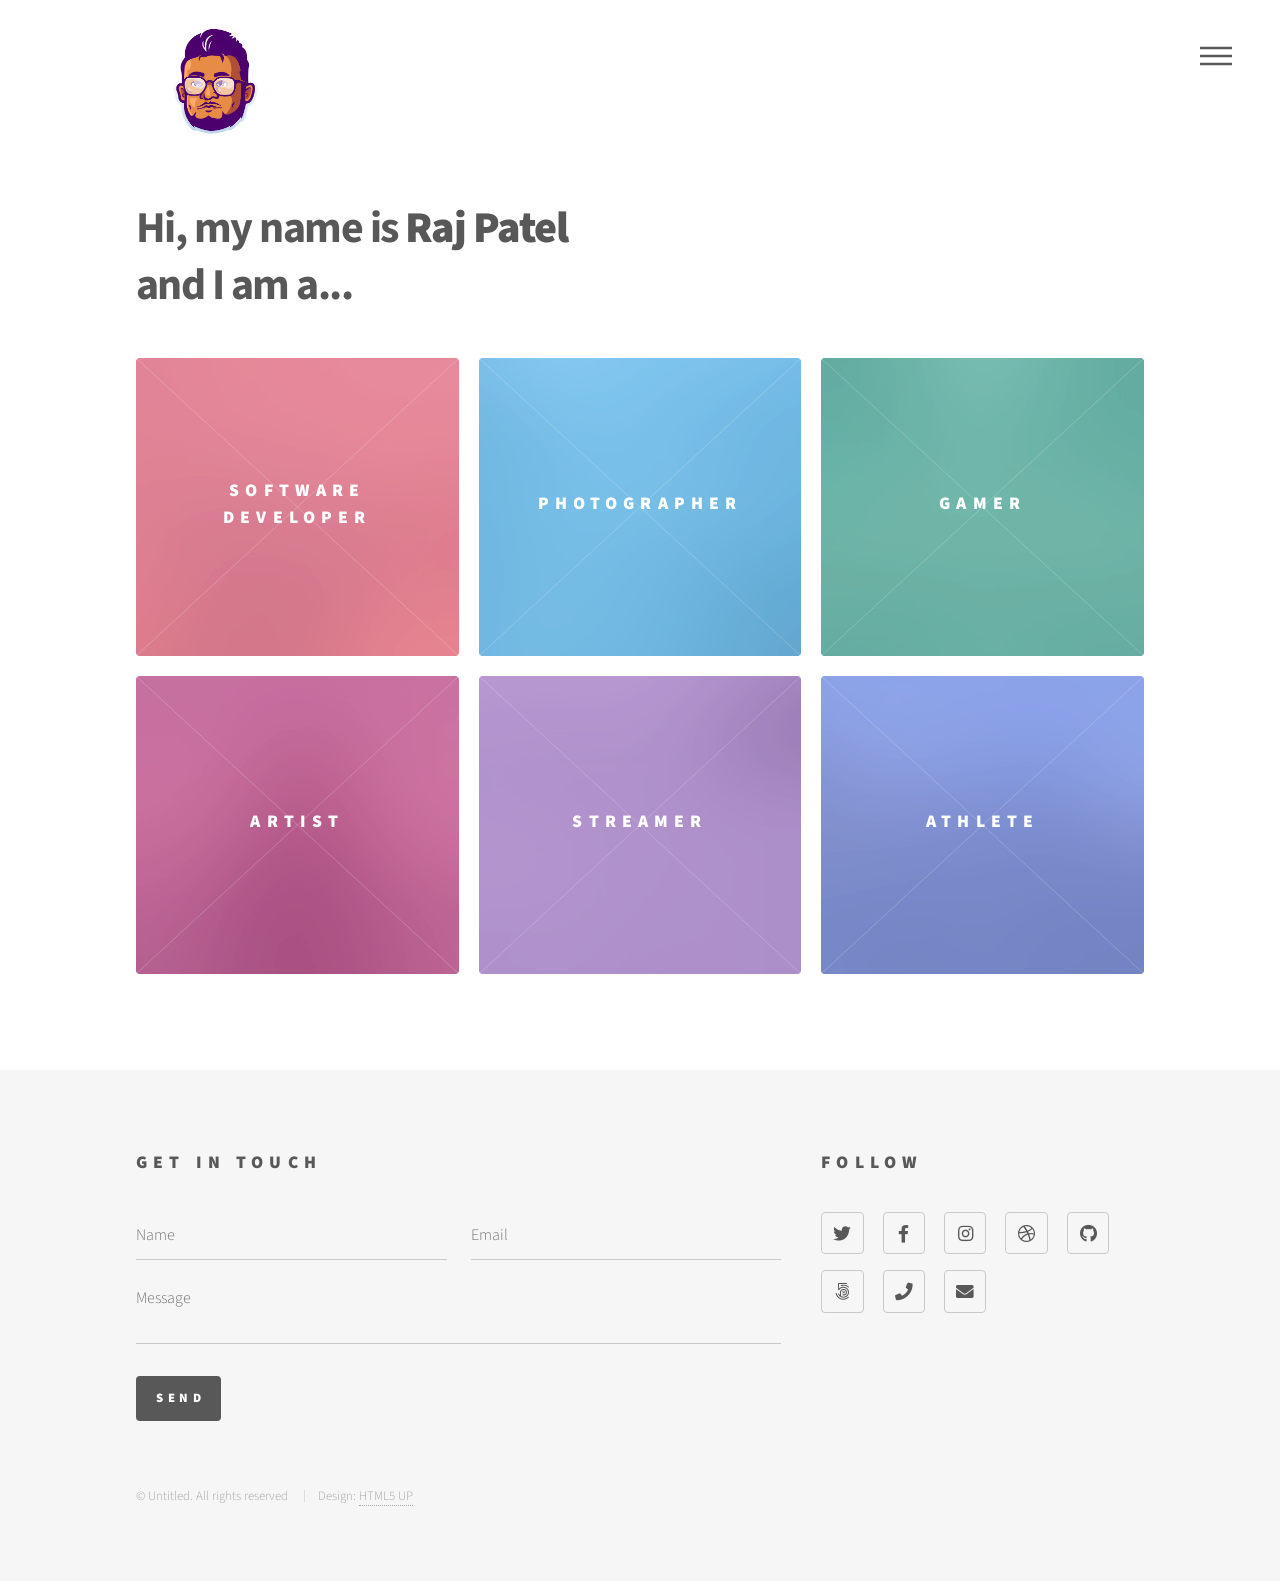
==== index.html @ 2aa1e341 "Initial Commit" ====
<!DOCTYPE html>

<html>
  <head>
    <title>Raj Patel</title>
    <meta charset="utf-8" />
    <meta
      name="viewport"
      content="width=device-width, initial-scale=1, user-scalable=no"
    />
    <link rel="stylesheet" href="assets/css/main.css" />
    <noscript
      ><link rel="stylesheet" href="assets/css/noscript.css"
    /></noscript>
  </head>
  <body class="is-preload">
    <!-- Wrapper -->
    <div id="wrapper">
      <header id="header">
        <div class="inner">
          <!-- Logo -->
          <a href="index.html" class="logo">
            <span class="symbol"><img src="images/logo.png" alt="" /></span>
          </a>
          <!-- Nav -->
          <nav>
            <ul>
              <li><a href="#menu">Menu</a></li>
            </ul>
          </nav>
        </div>
      </header>
      <!-- Menu -->
      <nav id="menu">
        <h2>Menu</h2>
        <ul>
          <li><a href="index.html">Home</a></li>
          <li><a href="maintainance.html">About</a></li>
          <li><a href="/images/Resume.pdf" download>Resume</a></li>
          <li><a href="maintainance.html">Hobbies</a></li>
          <li><a href="maintainance.html">Contact</a></li>
        </ul>
      </nav>

      <!-- Main -->
      <div id="main">
        <div class="inner">
          <header>
            <h1>
              Hi, my name is <b>Raj Patel</b><br />
              and I am a...
            </h1>
          </header>
          <section class="tiles">
            <article class="style1">
              <span class="image">
                <img src="images/pic01.jpg" alt="" />
              </span>
              <a href="software.html">
                <h2>Software Developer</h2>
                <div class="content">
                  <p>Building reliable and efficient software solutions</p>
                </div>
              </a>
            </article>
            <article class="style2">
              <span class="image">
                <img src="images/pic02.jpg" alt="" />
              </span>
              <a href="photographer.html">
                <h2>Photographer</h2>
                <div class="content">
                  <p>Capturing images that tell meaningful stories</p>
                </div>
              </a>
            </article>
            <article class="style3">
              <span class="image">
                <img src="images/pic03.jpg" alt="" />
              </span>
              <a href="gamer.html">
                <h2>Gamer</h2>
                <div class="content">
                  <p>Enjoying competitive and strategic gameplay</p>
                </div>
              </a>
            </article>
            <article class="style4">
              <span class="image">
                <img src="images/pic04.jpg" alt="" />
              </span>
              <a>
                <h2>Artist</h2>
                <div class="content">
                  <p>Coming Soon!</p>
                </div>
              </a>
            </article>
            <article class="style5">
              <span class="image">
                <img src="images/pic05.jpg" alt="" />
              </span>
              <a>
                <h2>Streamer</h2>
                <div class="content">
                  <p>Coming Soon!</p>
                </div>
              </a>
            </article>
            <article class="style6">
              <span class="image">
                <img src="images/pic06.jpg" alt="" />
              </span>
              <a>
                <h2>Athlete</h2>
                <div class="content">
                  <p>Coming Soon!</p>
                </div>
              </a>
            </article>
          </section>
        </div>
      </div>

      <!-- Footer -->
      <footer id="footer">
        <div class="inner">
          <section>
            <h2>Get in touch</h2>
            <form method="post" action="#">
              <div class="fields">
                <div class="field half">
                  <input type="text" name="name" id="name" placeholder="Name" />
                </div>
                <div class="field half">
                  <input
                    type="email"
                    name="email"
                    id="email"
                    placeholder="Email"
                  />
                </div>
                <div class="field">
                  <textarea
                    name="message"
                    id="message"
                    placeholder="Message"
                  ></textarea>
                </div>
              </div>
              <ul class="actions">
                <li><input type="submit" value="Send" class="primary" /></li>
              </ul>
            </form>
          </section>
          <section>
            <h2>Follow</h2>
            <ul class="icons">
              <li>
                <a href="#" class="icon brands style2 fa-twitter"
                  ><span class="label">Twitter</span></a
                >
              </li>
              <li>
                <a href="#" class="icon brands style2 fa-facebook-f"
                  ><span class="label">Facebook</span></a
                >
              </li>
              <li>
                <a href="#" class="icon brands style2 fa-instagram"
                  ><span class="label">Instagram</span></a
                >
              </li>
              <li>
                <a href="#" class="icon brands style2 fa-dribbble"
                  ><span class="label">Dribbble</span></a
                >
              </li>
              <li>
                <a href="#" class="icon brands style2 fa-github"
                  ><span class="label">GitHub</span></a
                >
              </li>
              <li>
                <a href="#" class="icon brands style2 fa-500px"
                  ><span class="label">500px</span></a
                >
              </li>
              <li>
                <a href="#" class="icon solid style2 fa-phone"
                  ><span class="label">Phone</span></a
                >
              </li>
              <li>
                <a href="#" class="icon solid style2 fa-envelope"
                  ><span class="label">Email</span></a
                >
              </li>
            </ul>
          </section>
          <ul class="copyright">
            <li>&copy; Untitled. All rights reserved</li>
            <li>Design: <a href="http://html5up.net">HTML5 UP</a></li>
          </ul>
        </div>
      </footer>
    </div>

    <!-- Scripts -->
    <script src="assets/js/jquery.min.js"></script>
    <script src="assets/js/browser.min.js"></script>
    <script src="assets/js/breakpoints.min.js"></script>
    <script src="assets/js/util.js"></script>
    <script src="assets/js/main.js"></script>
  </body>
</html>
---- assets/css/main.css ----
@import url(fontawesome-all.min.css);
@import url("https://fonts.googleapis.com/css?family=Source+Sans+Pro:300,700,900");

/*
	Phantom by HTML5 UP
	html5up.net | @ajlkn
	Free for personal and commercial use under the CCA 3.0 license (html5up.net/license)
*/

html,
body,
div,
span,
applet,
object,
iframe,
h1,
h2,
h3,
h4,
h5,
h6,
p,
blockquote,
pre,
a,
abbr,
acronym,
address,
big,
cite,
code,
del,
dfn,
em,
img,
ins,
kbd,
q,
s,
samp,
small,
strike,
strong,
sub,
sup,
tt,
var,
b,
u,
i,
center,
dl,
dt,
dd,
ol,
ul,
li,
fieldset,
form,
label,
legend,
table,
caption,
tbody,
tfoot,
thead,
tr,
th,
td,
article,
aside,
canvas,
details,
embed,
figure,
figcaption,
footer,
header,
hgroup,
menu,
nav,
output,
ruby,
section,
summary,
time,
mark,
audio,
video {
  margin: 0;
  padding: 0;
  border: 0;
  font-size: 100%;
  font: inherit;
  vertical-align: baseline;
}

article,
aside,
details,
figcaption,
figure,
footer,
header,
hgroup,
menu,
nav,
section {
  display: block;
}

body {
  line-height: 1;
}

ol,
ul {
  list-style: none;
}

blockquote,
q {
  quotes: none;
}

blockquote:before,
blockquote:after,
q:before,
q:after {
  content: "";
  content: none;
}

table {
  border-collapse: collapse;
  border-spacing: 0;
}

body {
  -webkit-text-size-adjust: none;
}

mark {
  background-color: transparent;
  color: inherit;
}

input::-moz-focus-inner {
  border: 0;
  padding: 0;
}

input,
select,
textarea {
  -moz-appearance: none;
  -webkit-appearance: none;
  -ms-appearance: none;
  appearance: none;
}

/* Basic */

@-ms-viewport {
  width: device-width;
}

body {
  -ms-overflow-style: scrollbar;
}

@media screen and (max-width: 480px) {
  html,
  body {
    min-width: 320px;
  }
}

html {
  box-sizing: border-box;
}

*,
*:before,
*:after {
  box-sizing: inherit;
}

body {
  background: #ffffff;
}

body.is-preload *,
body.is-preload *:before,
body.is-preload *:after {
  -moz-animation: none !important;
  -webkit-animation: none !important;
  -ms-animation: none !important;
  animation: none !important;
  -moz-transition: none !important;
  -webkit-transition: none !important;
  -ms-transition: none !important;
  transition: none !important;
}

/* Type */

body,
input,
select,
textarea {
  color: #585858;
  font-family: "Source Sans Pro", Helvetica, sans-serif;
  font-size: 16pt;
  font-weight: 300;
  line-height: 1.75;
}

@media screen and (max-width: 1680px) {
  body,
  input,
  select,
  textarea {
    font-size: 14pt;
  }
}

@media screen and (max-width: 1280px) {
  body,
  input,
  select,
  textarea {
    font-size: 12pt;
  }
}

a {
  -moz-transition: border-bottom-color 0.2s ease, color 0.2s ease;
  -webkit-transition: border-bottom-color 0.2s ease, color 0.2s ease;
  -ms-transition: border-bottom-color 0.2s ease, color 0.2s ease;
  transition: border-bottom-color 0.2s ease, color 0.2s ease;
  text-decoration: none;
  color: #585858;
  border-bottom: dotted 1px rgba(88, 88, 88, 0.5);
}

a:hover {
  border-bottom-color: transparent;
  color: #4b006e !important;
}

strong,
b {
  font-weight: 900;
}

em,
i {
  font-style: italic;
}

p {
  margin: 0 0 2em 0;
}

h1 {
  font-size: 2.75em;
  font-weight: 700;
  line-height: 1.3;
  margin: 0 0 1em 0;
  letter-spacing: -0.035em;
}

h1 a {
  color: inherit;
}

@media screen and (max-width: 736px) {
  h1 {
    font-size: 2em;
    margin: 0 0 1em 0;
  }
}

@media screen and (max-width: 360px) {
  h1 {
    font-size: 1.75em;
  }
}

h2,
h3,
h4,
h5,
h6 {
  font-weight: 900;
  line-height: 1.5;
  margin: 0 0 2em 0;
  text-transform: uppercase;
  letter-spacing: 0.35em;
}

h2 a,
h3 a,
h4 a,
h5 a,
h6 a {
  color: inherit;
}

h2 {
  font-size: 1.1em;
}

h3 {
  font-size: 1em;
}

h4 {
  font-size: 0.8em;
}

h5 {
  font-size: 0.8em;
}

h6 {
  font-size: 0.8em;
}

@media screen and (max-width: 980px) {
  h1 br,
  h2 br,
  h3 br,
  h4 br,
  h5 br,
  h6 br {
    display: none;
  }
}

@media screen and (max-width: 736px) {
  h2 {
    font-size: 1em;
  }

  h3 {
    font-size: 0.8em;
  }
}

sub {
  font-size: 0.8em;
  position: relative;
  top: 0.5em;
}

sup {
  font-size: 0.8em;
  position: relative;
  top: -0.5em;
}

blockquote {
  border-left: solid 4px #c9c9c9;
  font-style: italic;
  margin: 0 0 2em 0;
  padding: 0.5em 0 0.5em 2em;
}

code {
  background: rgba(144, 144, 144, 0.075);
  border-radius: 4px;
  border: solid 1px #c9c9c9;
  font-family: "Courier New", monospace;
  font-size: 0.9em;
  margin: 0 0.25em;
  padding: 0.25em 0.65em;
}

pre {
  -webkit-overflow-scrolling: touch;
  font-family: "Courier New", monospace;
  font-size: 0.9em;
  margin: 0 0 2em 0;
}

pre code {
  display: block;
  line-height: 1.75;
  padding: 1em 1.5em;
  overflow-x: auto;
}

hr {
  border: 0;
  border-bottom: solid 1px #c9c9c9;
  margin: 2em 0;
}

hr.major {
  margin: 3em 0;
}

.align-left {
  text-align: left;
}

.align-center {
  text-align: center;
}

.align-right {
  text-align: right;
}

/* Row */

.row {
  display: flex;
  flex-wrap: wrap;
  box-sizing: border-box;
  align-items: stretch;
}

.row > * {
  box-sizing: border-box;
}

.row.gtr-uniform > * > :last-child {
  margin-bottom: 0;
}

.row.aln-left {
  justify-content: flex-start;
}

.row.aln-center {
  justify-content: center;
}

.row.aln-right {
  justify-content: flex-end;
}

.row.aln-top {
  align-items: flex-start;
}

.row.aln-middle {
  align-items: center;
}

.row.aln-bottom {
  align-items: flex-end;
}

.row > .imp {
  order: -1;
}

.row > .col-1 {
  width: 8.33333%;
}

.row > .off-1 {
  margin-left: 8.33333%;
}

.row > .col-2 {
  width: 16.66667%;
}

.row > .off-2 {
  margin-left: 16.66667%;
}

.row > .col-3 {
  width: 25%;
}

.row > .off-3 {
  margin-left: 25%;
}

.row > .col-4 {
  width: 33.33333%;
}

.row > .off-4 {
  margin-left: 33.33333%;
}

.row > .col-5 {
  width: 41.66667%;
}

.row > .off-5 {
  margin-left: 41.66667%;
}

.row > .col-6 {
  width: 50%;
}

.row > .off-6 {
  margin-left: 50%;
}

.row > .col-7 {
  width: 58.33333%;
}

.row > .off-7 {
  margin-left: 58.33333%;
}

.row > .col-8 {
  width: 66.66667%;
}

.row > .off-8 {
  margin-left: 66.66667%;
}

.row > .col-9 {
  width: 75%;
}

.row > .off-9 {
  margin-left: 75%;
}

.row > .col-10 {
  width: 83.33333%;
}

.row > .off-10 {
  margin-left: 83.33333%;
}

.row > .col-11 {
  width: 91.66667%;
}

.row > .off-11 {
  margin-left: 91.66667%;
}

.row > .col-12 {
  width: 100%;
}

.row > .off-12 {
  margin-left: 100%;
}

.row.gtr-0 {
  margin-top: 0;
  margin-left: 0em;
}

.row.gtr-0 > * {
  padding: 0 0 0 0em;
}

.row.gtr-0.gtr-uniform {
  margin-top: 0em;
}

.row.gtr-0.gtr-uniform > * {
  padding-top: 0em;
}

.row.gtr-25 {
  margin-top: 0;
  margin-left: -0.5em;
}

.row.gtr-25 > * {
  padding: 0 0 0 0.5em;
}

.row.gtr-25.gtr-uniform {
  margin-top: -0.5em;
}

.row.gtr-25.gtr-uniform > * {
  padding-top: 0.5em;
}

.row.gtr-50 {
  margin-top: 0;
  margin-left: -1em;
}

.row.gtr-50 > * {
  padding: 0 0 0 1em;
}

.row.gtr-50.gtr-uniform {
  margin-top: -1em;
}

.row.gtr-50.gtr-uniform > * {
  padding-top: 1em;
}

.row {
  margin-top: 0;
  margin-left: -2em;
}

.row > * {
  padding: 0 0 0 2em;
}

.row.gtr-uniform {
  margin-top: -2em;
}

.row.gtr-uniform > * {
  padding-top: 2em;
}

.row.gtr-150 {
  margin-top: 0;
  margin-left: -3em;
}

.row.gtr-150 > * {
  padding: 0 0 0 3em;
}

.row.gtr-150.gtr-uniform {
  margin-top: -3em;
}

.row.gtr-150.gtr-uniform > * {
  padding-top: 3em;
}

.row.gtr-200 {
  margin-top: 0;
  margin-left: -4em;
}

.row.gtr-200 > * {
  padding: 0 0 0 4em;
}

.row.gtr-200.gtr-uniform {
  margin-top: -4em;
}

.row.gtr-200.gtr-uniform > * {
  padding-top: 4em;
}

@media screen and (max-width: 1680px) {
  .row {
    display: flex;
    flex-wrap: wrap;
    box-sizing: border-box;
    align-items: stretch;
  }

  .row > * {
    box-sizing: border-box;
  }

  .row.gtr-uniform > * > :last-child {
    margin-bottom: 0;
  }

  .row.aln-left {
    justify-content: flex-start;
  }

  .row.aln-center {
    justify-content: center;
  }

  .row.aln-right {
    justify-content: flex-end;
  }

  .row.aln-top {
    align-items: flex-start;
  }

  .row.aln-middle {
    align-items: center;
  }

  .row.aln-bottom {
    align-items: flex-end;
  }

  .row > .imp-xlarge {
    order: -1;
  }

  .row > .col-1-xlarge {
    width: 8.33333%;
  }

  .row > .off-1-xlarge {
    margin-left: 8.33333%;
  }

  .row > .col-2-xlarge {
    width: 16.66667%;
  }

  .row > .off-2-xlarge {
    margin-left: 16.66667%;
  }

  .row > .col-3-xlarge {
    width: 25%;
  }

  .row > .off-3-xlarge {
    margin-left: 25%;
  }

  .row > .col-4-xlarge {
    width: 33.33333%;
  }

  .row > .off-4-xlarge {
    margin-left: 33.33333%;
  }

  .row > .col-5-xlarge {
    width: 41.66667%;
  }

  .row > .off-5-xlarge {
    margin-left: 41.66667%;
  }

  .row > .col-6-xlarge {
    width: 50%;
  }

  .row > .off-6-xlarge {
    margin-left: 50%;
  }

  .row > .col-7-xlarge {
    width: 58.33333%;
  }

  .row > .off-7-xlarge {
    margin-left: 58.33333%;
  }

  .row > .col-8-xlarge {
    width: 66.66667%;
  }

  .row > .off-8-xlarge {
    margin-left: 66.66667%;
  }

  .row > .col-9-xlarge {
    width: 75%;
  }

  .row > .off-9-xlarge {
    margin-left: 75%;
  }

  .row > .col-10-xlarge {
    width: 83.33333%;
  }

  .row > .off-10-xlarge {
    margin-left: 83.33333%;
  }

  .row > .col-11-xlarge {
    width: 91.66667%;
  }

  .row > .off-11-xlarge {
    margin-left: 91.66667%;
  }

  .row > .col-12-xlarge {
    width: 100%;
  }

  .row > .off-12-xlarge {
    margin-left: 100%;
  }

  .row.gtr-0 {
    margin-top: 0;
    margin-left: 0em;
  }

  .row.gtr-0 > * {
    padding: 0 0 0 0em;
  }

  .row.gtr-0.gtr-uniform {
    margin-top: 0em;
  }

  .row.gtr-0.gtr-uniform > * {
    padding-top: 0em;
  }

  .row.gtr-25 {
    margin-top: 0;
    margin-left: -0.5em;
  }

  .row.gtr-25 > * {
    padding: 0 0 0 0.5em;
  }

  .row.gtr-25.gtr-uniform {
    margin-top: -0.5em;
  }

  .row.gtr-25.gtr-uniform > * {
    padding-top: 0.5em;
  }

  .row.gtr-50 {
    margin-top: 0;
    margin-left: -1em;
  }

  .row.gtr-50 > * {
    padding: 0 0 0 1em;
  }

  .row.gtr-50.gtr-uniform {
    margin-top: -1em;
  }

  .row.gtr-50.gtr-uniform > * {
    padding-top: 1em;
  }

  .row {
    margin-top: 0;
    margin-left: -2em;
  }

  .row > * {
    padding: 0 0 0 2em;
  }

  .row.gtr-uniform {
    margin-top: -2em;
  }

  .row.gtr-uniform > * {
    padding-top: 2em;
  }

  .row.gtr-150 {
    margin-top: 0;
    margin-left: -3em;
  }

  .row.gtr-150 > * {
    padding: 0 0 0 3em;
  }

  .row.gtr-150.gtr-uniform {
    margin-top: -3em;
  }

  .row.gtr-150.gtr-uniform > * {
    padding-top: 3em;
  }

  .row.gtr-200 {
    margin-top: 0;
    margin-left: -4em;
  }

  .row.gtr-200 > * {
    padding: 0 0 0 4em;
  }

  .row.gtr-200.gtr-uniform {
    margin-top: -4em;
  }

  .row.gtr-200.gtr-uniform > * {
    padding-top: 4em;
  }
}

@media screen and (max-width: 1280px) {
  .row {
    display: flex;
    flex-wrap: wrap;
    box-sizing: border-box;
    align-items: stretch;
  }

  .row > * {
    box-sizing: border-box;
  }

  .row.gtr-uniform > * > :last-child {
    margin-bottom: 0;
  }

  .row.aln-left {
    justify-content: flex-start;
  }

  .row.aln-center {
    justify-content: center;
  }

  .row.aln-right {
    justify-content: flex-end;
  }

  .row.aln-top {
    align-items: flex-start;
  }

  .row.aln-middle {
    align-items: center;
  }

  .row.aln-bottom {
    align-items: flex-end;
  }

  .row > .imp-large {
    order: -1;
  }

  .row > .col-1-large {
    width: 8.33333%;
  }

  .row > .off-1-large {
    margin-left: 8.33333%;
  }

  .row > .col-2-large {
    width: 16.66667%;
  }

  .row > .off-2-large {
    margin-left: 16.66667%;
  }

  .row > .col-3-large {
    width: 25%;
  }

  .row > .off-3-large {
    margin-left: 25%;
  }

  .row > .col-4-large {
    width: 33.33333%;
  }

  .row > .off-4-large {
    margin-left: 33.33333%;
  }

  .row > .col-5-large {
    width: 41.66667%;
  }

  .row > .off-5-large {
    margin-left: 41.66667%;
  }

  .row > .col-6-large {
    width: 50%;
  }

  .row > .off-6-large {
    margin-left: 50%;
  }

  .row > .col-7-large {
    width: 58.33333%;
  }

  .row > .off-7-large {
    margin-left: 58.33333%;
  }

  .row > .col-8-large {
    width: 66.66667%;
  }

  .row > .off-8-large {
    margin-left: 66.66667%;
  }

  .row > .col-9-large {
    width: 75%;
  }

  .row > .off-9-large {
    margin-left: 75%;
  }

  .row > .col-10-large {
    width: 83.33333%;
  }

  .row > .off-10-large {
    margin-left: 83.33333%;
  }

  .row > .col-11-large {
    width: 91.66667%;
  }

  .row > .off-11-large {
    margin-left: 91.66667%;
  }

  .row > .col-12-large {
    width: 100%;
  }

  .row > .off-12-large {
    margin-left: 100%;
  }

  .row.gtr-0 {
    margin-top: 0;
    margin-left: 0em;
  }

  .row.gtr-0 > * {
    padding: 0 0 0 0em;
  }

  .row.gtr-0.gtr-uniform {
    margin-top: 0em;
  }

  .row.gtr-0.gtr-uniform > * {
    padding-top: 0em;
  }

  .row.gtr-25 {
    margin-top: 0;
    margin-left: -0.5em;
  }

  .row.gtr-25 > * {
    padding: 0 0 0 0.5em;
  }

  .row.gtr-25.gtr-uniform {
    margin-top: -0.5em;
  }

  .row.gtr-25.gtr-uniform > * {
    padding-top: 0.5em;
  }

  .row.gtr-50 {
    margin-top: 0;
    margin-left: -1em;
  }

  .row.gtr-50 > * {
    padding: 0 0 0 1em;
  }

  .row.gtr-50.gtr-uniform {
    margin-top: -1em;
  }

  .row.gtr-50.gtr-uniform > * {
    padding-top: 1em;
  }

  .row {
    margin-top: 0;
    margin-left: -2em;
  }

  .row > * {
    padding: 0 0 0 2em;
  }

  .row.gtr-uniform {
    margin-top: -2em;
  }

  .row.gtr-uniform > * {
    padding-top: 2em;
  }

  .row.gtr-150 {
    margin-top: 0;
    margin-left: -3em;
  }

  .row.gtr-150 > * {
    padding: 0 0 0 3em;
  }

  .row.gtr-150.gtr-uniform {
    margin-top: -3em;
  }

  .row.gtr-150.gtr-uniform > * {
    padding-top: 3em;
  }

  .row.gtr-200 {
    margin-top: 0;
    margin-left: -4em;
  }

  .row.gtr-200 > * {
    padding: 0 0 0 4em;
  }

  .row.gtr-200.gtr-uniform {
    margin-top: -4em;
  }

  .row.gtr-200.gtr-uniform > * {
    padding-top: 4em;
  }
}

@media screen and (max-width: 980px) {
  .row {
    display: flex;
    flex-wrap: wrap;
    box-sizing: border-box;
    align-items: stretch;
  }

  .row > * {
    box-sizing: border-box;
  }

  .row.gtr-uniform > * > :last-child {
    margin-bottom: 0;
  }

  .row.aln-left {
    justify-content: flex-start;
  }

  .row.aln-center {
    justify-content: center;
  }

  .row.aln-right {
    justify-content: flex-end;
  }

  .row.aln-top {
    align-items: flex-start;
  }

  .row.aln-middle {
    align-items: center;
  }

  .row.aln-bottom {
    align-items: flex-end;
  }

  .row > .imp-medium {
    order: -1;
  }

  .row > .col-1-medium {
    width: 8.33333%;
  }

  .row > .off-1-medium {
    margin-left: 8.33333%;
  }

  .row > .col-2-medium {
    width: 16.66667%;
  }

  .row > .off-2-medium {
    margin-left: 16.66667%;
  }

  .row > .col-3-medium {
    width: 25%;
  }

  .row > .off-3-medium {
    margin-left: 25%;
  }

  .row > .col-4-medium {
    width: 33.33333%;
  }

  .row > .off-4-medium {
    margin-left: 33.33333%;
  }

  .row > .col-5-medium {
    width: 41.66667%;
  }

  .row > .off-5-medium {
    margin-left: 41.66667%;
  }

  .row > .col-6-medium {
    width: 50%;
  }

  .row > .off-6-medium {
    margin-left: 50%;
  }

  .row > .col-7-medium {
    width: 58.33333%;
  }

  .row > .off-7-medium {
    margin-left: 58.33333%;
  }

  .row > .col-8-medium {
    width: 66.66667%;
  }

  .row > .off-8-medium {
    margin-left: 66.66667%;
  }

  .row > .col-9-medium {
    width: 75%;
  }

  .row > .off-9-medium {
    margin-left: 75%;
  }

  .row > .col-10-medium {
    width: 83.33333%;
  }

  .row > .off-10-medium {
    margin-left: 83.33333%;
  }

  .row > .col-11-medium {
    width: 91.66667%;
  }

  .row > .off-11-medium {
    margin-left: 91.66667%;
  }

  .row > .col-12-medium {
    width: 100%;
  }

  .row > .off-12-medium {
    margin-left: 100%;
  }

  .row.gtr-0 {
    margin-top: 0;
    margin-left: 0em;
  }

  .row.gtr-0 > * {
    padding: 0 0 0 0em;
  }

  .row.gtr-0.gtr-uniform {
    margin-top: 0em;
  }

  .row.gtr-0.gtr-uniform > * {
    padding-top: 0em;
  }

  .row.gtr-25 {
    margin-top: 0;
    margin-left: -0.375em;
  }

  .row.gtr-25 > * {
    padding: 0 0 0 0.375em;
  }

  .row.gtr-25.gtr-uniform {
    margin-top: -0.375em;
  }

  .row.gtr-25.gtr-uniform > * {
    padding-top: 0.375em;
  }

  .row.gtr-50 {
    margin-top: 0;
    margin-left: -0.75em;
  }

  .row.gtr-50 > * {
    padding: 0 0 0 0.75em;
  }

  .row.gtr-50.gtr-uniform {
    margin-top: -0.75em;
  }

  .row.gtr-50.gtr-uniform > * {
    padding-top: 0.75em;
  }

  .row {
    margin-top: 0;
    margin-left: -1.5em;
  }

  .row > * {
    padding: 0 0 0 1.5em;
  }

  .row.gtr-uniform {
    margin-top: -1.5em;
  }

  .row.gtr-uniform > * {
    padding-top: 1.5em;
  }

  .row.gtr-150 {
    margin-top: 0;
    margin-left: -2.25em;
  }

  .row.gtr-150 > * {
    padding: 0 0 0 2.25em;
  }

  .row.gtr-150.gtr-uniform {
    margin-top: -2.25em;
  }

  .row.gtr-150.gtr-uniform > * {
    padding-top: 2.25em;
  }

  .row.gtr-200 {
    margin-top: 0;
    margin-left: -3em;
  }

  .row.gtr-200 > * {
    padding: 0 0 0 3em;
  }

  .row.gtr-200.gtr-uniform {
    margin-top: -3em;
  }

  .row.gtr-200.gtr-uniform > * {
    padding-top: 3em;
  }
}

@media screen and (max-width: 736px) {
  .row {
    display: flex;
    flex-wrap: wrap;
    box-sizing: border-box;
    align-items: stretch;
  }

  .row > * {
    box-sizing: border-box;
  }

  .row.gtr-uniform > * > :last-child {
    margin-bottom: 0;
  }

  .row.aln-left {
    justify-content: flex-start;
  }

  .row.aln-center {
    justify-content: center;
  }

  .row.aln-right {
    justify-content: flex-end;
  }

  .row.aln-top {
    align-items: flex-start;
  }

  .row.aln-middle {
    align-items: center;
  }

  .row.aln-bottom {
    align-items: flex-end;
  }

  .row > .imp-small {
    order: -1;
  }

  .row > .col-1-small {
    width: 8.33333%;
  }

  .row > .off-1-small {
    margin-left: 8.33333%;
  }

  .row > .col-2-small {
    width: 16.66667%;
  }

  .row > .off-2-small {
    margin-left: 16.66667%;
  }

  .row > .col-3-small {
    width: 25%;
  }

  .row > .off-3-small {
    margin-left: 25%;
  }

  .row > .col-4-small {
    width: 33.33333%;
  }

  .row > .off-4-small {
    margin-left: 33.33333%;
  }

  .row > .col-5-small {
    width: 41.66667%;
  }

  .row > .off-5-small {
    margin-left: 41.66667%;
  }

  .row > .col-6-small {
    width: 50%;
  }

  .row > .off-6-small {
    margin-left: 50%;
  }

  .row > .col-7-small {
    width: 58.33333%;
  }

  .row > .off-7-small {
    margin-left: 58.33333%;
  }

  .row > .col-8-small {
    width: 66.66667%;
  }

  .row > .off-8-small {
    margin-left: 66.66667%;
  }

  .row > .col-9-small {
    width: 75%;
  }

  .row > .off-9-small {
    margin-left: 75%;
  }

  .row > .col-10-small {
    width: 83.33333%;
  }

  .row > .off-10-small {
    margin-left: 83.33333%;
  }

  .row > .col-11-small {
    width: 91.66667%;
  }

  .row > .off-11-small {
    margin-left: 91.66667%;
  }

  .row > .col-12-small {
    width: 100%;
  }

  .row > .off-12-small {
    margin-left: 100%;
  }

  .row.gtr-0 {
    margin-top: 0;
    margin-left: 0em;
  }

  .row.gtr-0 > * {
    padding: 0 0 0 0em;
  }

  .row.gtr-0.gtr-uniform {
    margin-top: 0em;
  }

  .row.gtr-0.gtr-uniform > * {
    padding-top: 0em;
  }

  .row.gtr-25 {
    margin-top: 0;
    margin-left: -0.25em;
  }

  .row.gtr-25 > * {
    padding: 0 0 0 0.25em;
  }

  .row.gtr-25.gtr-uniform {
    margin-top: -0.25em;
  }

  .row.gtr-25.gtr-uniform > * {
    padding-top: 0.25em;
  }

  .row.gtr-50 {
    margin-top: 0;
    margin-left: -0.5em;
  }

  .row.gtr-50 > * {
    padding: 0 0 0 0.5em;
  }

  .row.gtr-50.gtr-uniform {
    margin-top: -0.5em;
  }

  .row.gtr-50.gtr-uniform > * {
    padding-top: 0.5em;
  }

  .row {
    margin-top: 0;
    margin-left: -1em;
  }

  .row > * {
    padding: 0 0 0 1em;
  }

  .row.gtr-uniform {
    margin-top: -1em;
  }

  .row.gtr-uniform > * {
    padding-top: 1em;
  }

  .row.gtr-150 {
    margin-top: 0;
    margin-left: -1.5em;
  }

  .row.gtr-150 > * {
    padding: 0 0 0 1.5em;
  }

  .row.gtr-150.gtr-uniform {
    margin-top: -1.5em;
  }

  .row.gtr-150.gtr-uniform > * {
    padding-top: 1.5em;
  }

  .row.gtr-200 {
    margin-top: 0;
    margin-left: -2em;
  }

  .row.gtr-200 > * {
    padding: 0 0 0 2em;
  }

  .row.gtr-200.gtr-uniform {
    margin-top: -2em;
  }

  .row.gtr-200.gtr-uniform > * {
    padding-top: 2em;
  }
}

@media screen and (max-width: 480px) {
  .row {
    display: flex;
    flex-wrap: wrap;
    box-sizing: border-box;
    align-items: stretch;
  }

  .row > * {
    box-sizing: border-box;
  }

  .row.gtr-uniform > * > :last-child {
    margin-bottom: 0;
  }

  .row.aln-left {
    justify-content: flex-start;
  }

  .row.aln-center {
    justify-content: center;
  }

  .row.aln-right {
    justify-content: flex-end;
  }

  .row.aln-top {
    align-items: flex-start;
  }

  .row.aln-middle {
    align-items: center;
  }

  .row.aln-bottom {
    align-items: flex-end;
  }

  .row > .imp-xsmall {
    order: -1;
  }

  .row > .col-1-xsmall {
    width: 8.33333%;
  }

  .row > .off-1-xsmall {
    margin-left: 8.33333%;
  }

  .row > .col-2-xsmall {
    width: 16.66667%;
  }

  .row > .off-2-xsmall {
    margin-left: 16.66667%;
  }

  .row > .col-3-xsmall {
    width: 25%;
  }

  .row > .off-3-xsmall {
    margin-left: 25%;
  }

  .row > .col-4-xsmall {
    width: 33.33333%;
  }

  .row > .off-4-xsmall {
    margin-left: 33.33333%;
  }

  .row > .col-5-xsmall {
    width: 41.66667%;
  }

  .row > .off-5-xsmall {
    margin-left: 41.66667%;
  }

  .row > .col-6-xsmall {
    width: 50%;
  }

  .row > .off-6-xsmall {
    margin-left: 50%;
  }

  .row > .col-7-xsmall {
    width: 58.33333%;
  }

  .row > .off-7-xsmall {
    margin-left: 58.33333%;
  }

  .row > .col-8-xsmall {
    width: 66.66667%;
  }

  .row > .off-8-xsmall {
    margin-left: 66.66667%;
  }

  .row > .col-9-xsmall {
    width: 75%;
  }

  .row > .off-9-xsmall {
    margin-left: 75%;
  }

  .row > .col-10-xsmall {
    width: 83.33333%;
  }

  .row > .off-10-xsmall {
    margin-left: 83.33333%;
  }

  .row > .col-11-xsmall {
    width: 91.66667%;
  }

  .row > .off-11-xsmall {
    margin-left: 91.66667%;
  }

  .row > .col-12-xsmall {
    width: 100%;
  }

  .row > .off-12-xsmall {
    margin-left: 100%;
  }

  .row.gtr-0 {
    margin-top: 0;
    margin-left: 0em;
  }

  .row.gtr-0 > * {
    padding: 0 0 0 0em;
  }

  .row.gtr-0.gtr-uniform {
    margin-top: 0em;
  }

  .row.gtr-0.gtr-uniform > * {
    padding-top: 0em;
  }

  .row.gtr-25 {
    margin-top: 0;
    margin-left: -0.25em;
  }

  .row.gtr-25 > * {
    padding: 0 0 0 0.25em;
  }

  .row.gtr-25.gtr-uniform {
    margin-top: -0.25em;
  }

  .row.gtr-25.gtr-uniform > * {
    padding-top: 0.25em;
  }

  .row.gtr-50 {
    margin-top: 0;
    margin-left: -0.5em;
  }

  .row.gtr-50 > * {
    padding: 0 0 0 0.5em;
  }

  .row.gtr-50.gtr-uniform {
    margin-top: -0.5em;
  }

  .row.gtr-50.gtr-uniform > * {
    padding-top: 0.5em;
  }

  .row {
    margin-top: 0;
    margin-left: -1em;
  }

  .row > * {
    padding: 0 0 0 1em;
  }

  .row.gtr-uniform {
    margin-top: -1em;
  }

  .row.gtr-uniform > * {
    padding-top: 1em;
  }

  .row.gtr-150 {
    margin-top: 0;
    margin-left: -1.5em;
  }

  .row.gtr-150 > * {
    padding: 0 0 0 1.5em;
  }

  .row.gtr-150.gtr-uniform {
    margin-top: -1.5em;
  }

  .row.gtr-150.gtr-uniform > * {
    padding-top: 1.5em;
  }

  .row.gtr-200 {
    margin-top: 0;
    margin-left: -2em;
  }

  .row.gtr-200 > * {
    padding: 0 0 0 2em;
  }

  .row.gtr-200.gtr-uniform {
    margin-top: -2em;
  }

  .row.gtr-200.gtr-uniform > * {
    padding-top: 2em;
  }
}

/* Section/Article */

section.special,
article.special {
  text-align: center;
}

header p {
  margin-top: -1em;
}

@media screen and (max-width: 736px) {
  header p {
    margin-top: 0;
  }
}

/* Icon */

.icon {
  text-decoration: none;
  border-bottom: none;
  position: relative;
}

.icon:before {
  -moz-osx-font-smoothing: grayscale;
  -webkit-font-smoothing: antialiased;
  display: inline-block;
  font-style: normal;
  font-variant: normal;
  text-rendering: auto;
  line-height: 1;
  text-transform: none !important;
  font-family: "Font Awesome 5 Free";
  font-weight: 400;
}

.icon > .label {
  display: none;
}

.icon:before {
  line-height: inherit;
}

.icon.solid:before {
  font-weight: 900;
}

.icon.brands:before {
  font-family: "Font Awesome 5 Brands";
}

.icon.style2 {
  -moz-transition: background-color 0.2s ease-in-out, color 0.2s ease-in-out,
    border-color 0.2s ease-in-out;
  -webkit-transition: background-color 0.2s ease-in-out, color 0.2s ease-in-out,
    border-color 0.2s ease-in-out;
  -ms-transition: background-color 0.2s ease-in-out, color 0.2s ease-in-out,
    border-color 0.2s ease-in-out;
  transition: background-color 0.2s ease-in-out, color 0.2s ease-in-out,
    border-color 0.2s ease-in-out;
  background-color: transparent;
  border: solid 1px #c9c9c9;
  border-radius: 4px;
  width: 2.65em;
  height: 2.65em;
  display: inline-block;
  text-align: center;
  line-height: 2.65em;
  color: inherit;
}

.icon.style2:before {
  font-size: 1.1em;
}

.icon.style2:hover {
  color: #4b006e;
  border-color: #4b006e;
}

.icon.style2:active {
  background-color: rgba(242, 132, 158, 0.1);
}

/* List */

ol {
  list-style: decimal;
  margin: 0 0 2em 0;
  padding-left: 1.25em;
}

ol li {
  padding-left: 0.25em;
}

ul {
  list-style: disc;
  margin: 0 0 2em 0;
  padding-left: 1em;
}

ul li {
  padding-left: 0.5em;
}

ul.alt {
  list-style: none;
  padding-left: 0;
}

ul.alt li {
  border-top: solid 1px #c9c9c9;
  padding: 0.5em 0;
}

ul.alt li:first-child {
  border-top: 0;
  padding-top: 0;
}

dl {
  margin: 0 0 2em 0;
}

dl dt {
  display: block;
  font-weight: 900;
  margin: 0 0 1em 0;
}

dl dd {
  margin-left: 2em;
}

/* Actions */

ul.actions {
  display: -moz-flex;
  display: -webkit-flex;
  display: -ms-flex;
  display: flex;
  cursor: default;
  list-style: none;
  margin-left: -1em;
  padding-left: 0;
}

ul.actions li {
  padding: 0 0 0 1em;
  vertical-align: middle;
}

ul.actions.special {
  -moz-justify-content: center;
  -webkit-justify-content: center;
  -ms-justify-content: center;
  justify-content: center;
  width: 100%;
  margin-left: 0;
}

ul.actions.special li:first-child {
  padding-left: 0;
}

ul.actions.stacked {
  -moz-flex-direction: column;
  -webkit-flex-direction: column;
  -ms-flex-direction: column;
  flex-direction: column;
  margin-left: 0;
}

ul.actions.stacked li {
  padding: 1.3em 0 0 0;
}

ul.actions.stacked li:first-child {
  padding-top: 0;
}

ul.actions.fit {
  width: calc(100% + 1em);
}

ul.actions.fit li {
  -moz-flex-grow: 1;
  -webkit-flex-grow: 1;
  -ms-flex-grow: 1;
  flex-grow: 1;
  -moz-flex-shrink: 1;
  -webkit-flex-shrink: 1;
  -ms-flex-shrink: 1;
  flex-shrink: 1;
  width: 100%;
}

ul.actions.fit li > * {
  width: 100%;
}

ul.actions.fit.stacked {
  width: 100%;
}

@media screen and (max-width: 480px) {
  ul.actions:not(.fixed) {
    -moz-flex-direction: column;
    -webkit-flex-direction: column;
    -ms-flex-direction: column;
    flex-direction: column;
    margin-left: 0;
    width: 100% !important;
  }

  ul.actions:not(.fixed) li {
    -moz-flex-grow: 1;
    -webkit-flex-grow: 1;
    -ms-flex-grow: 1;
    flex-grow: 1;
    -moz-flex-shrink: 1;
    -webkit-flex-shrink: 1;
    -ms-flex-shrink: 1;
    flex-shrink: 1;
    padding: 1em 0 0 0;
    text-align: center;
    width: 100%;
  }

  ul.actions:not(.fixed) li > * {
    width: 100%;
  }

  ul.actions:not(.fixed) li:first-child {
    padding-top: 0;
  }

  ul.actions:not(.fixed) li input[type="submit"],
  ul.actions:not(.fixed) li input[type="reset"],
  ul.actions:not(.fixed) li input[type="button"],
  ul.actions:not(.fixed) li button,
  ul.actions:not(.fixed) li .button {
    width: 100%;
  }

  ul.actions:not(.fixed) li input[type="submit"].icon:before,
  ul.actions:not(.fixed) li input[type="reset"].icon:before,
  ul.actions:not(.fixed) li input[type="button"].icon:before,
  ul.actions:not(.fixed) li button.icon:before,
  ul.actions:not(.fixed) li .button.icon:before {
    margin-left: -0.5rem;
  }
}

/* Icons */

ul.icons {
  cursor: default;
  list-style: none;
  padding-left: 0;
  margin: -1em 0 2em -1em;
}

ul.icons li {
  display: inline-block;
  padding: 1em 0 0 1em;
}

/* Form */

form {
  margin: 0 0 2em 0;
  overflow-x: hidden;
}

form > :last-child {
  margin-bottom: 0;
}

form > .fields {
  display: -moz-flex;
  display: -webkit-flex;
  display: -ms-flex;
  display: flex;
  -moz-flex-wrap: wrap;
  -webkit-flex-wrap: wrap;
  -ms-flex-wrap: wrap;
  flex-wrap: wrap;
  width: calc(100% + 3em);
  margin: -1.5em 0 2em -1.5em;
}

form > .fields > .field {
  -moz-flex-grow: 0;
  -webkit-flex-grow: 0;
  -ms-flex-grow: 0;
  flex-grow: 0;
  -moz-flex-shrink: 0;
  -webkit-flex-shrink: 0;
  -ms-flex-shrink: 0;
  flex-shrink: 0;
  padding: 1.5em 0 0 1.5em;
  width: calc(100% - 1.5em);
}

form > .fields > .field.half {
  width: calc(50% - 0.75em);
}

form > .fields > .field.third {
  width: calc(100% / 3 - 0.5em);
}

form > .fields > .field.quarter {
  width: calc(25% - 0.375em);
}

@media screen and (max-width: 480px) {
  form > .fields {
    width: calc(100% + 3em);
    margin: -1.5em 0 2em -1.5em;
  }

  form > .fields > .field {
    padding: 1.5em 0 0 1.5em;
    width: calc(100% - 1.5em);
  }

  form > .fields > .field.half {
    width: calc(100% - 1.5em);
  }

  form > .fields > .field.third {
    width: calc(100% - 1.5em);
  }

  form > .fields > .field.quarter {
    width: calc(100% - 1.5em);
  }
}

label {
  display: block;
  font-size: 0.9em;
  font-weight: 900;
  margin: 0 0 1em 0;
}

input[type="text"],
input[type="password"],
input[type="email"],
input[type="tel"],
select,
textarea {
  -moz-appearance: none;
  -webkit-appearance: none;
  -ms-appearance: none;
  appearance: none;
  background-color: transparent;
  border: none;
  border-radius: 0;
  border-bottom: solid 1px #c9c9c9;
  color: inherit;
  display: block;
  outline: 0;
  padding: 0;
  text-decoration: none;
  width: 100%;
}

input[type="text"]:invalid,
input[type="password"]:invalid,
input[type="email"]:invalid,
input[type="tel"]:invalid,
select:invalid,
textarea:invalid {
  box-shadow: none;
}

input[type="text"]:focus,
input[type="password"]:focus,
input[type="email"]:focus,
input[type="tel"]:focus,
select:focus,
textarea:focus {
  border-bottom-color: #4b006e;
  box-shadow: inset 0 -1px 0 0 #4b006e;
}

select {
  background-image: url("data:image/svg+xml;charset=utf8,%3Csvg xmlns='http://www.w3.org/2000/svg' width='40' height='40' preserveAspectRatio='none' viewBox='0 0 40 40'%3E%3Cpath d='M9.4,12.3l10.4,10.4l10.4-10.4c0.2-0.2,0.5-0.4,0.9-0.4c0.3,0,0.6,0.1,0.9,0.4l3.3,3.3c0.2,0.2,0.4,0.5,0.4,0.9 c0,0.4-0.1,0.6-0.4,0.9L20.7,31.9c-0.2,0.2-0.5,0.4-0.9,0.4c-0.3,0-0.6-0.1-0.9-0.4L4.3,17.3c-0.2-0.2-0.4-0.5-0.4-0.9 c0-0.4,0.1-0.6,0.4-0.9l3.3-3.3c0.2-0.2,0.5-0.4,0.9-0.4S9.1,12.1,9.4,12.3z' fill='%23c9c9c9' /%3E%3C/svg%3E");
  background-size: 1.25rem;
  background-repeat: no-repeat;
  background-position: calc(100% - 1rem) center;
  height: 3em;
  padding-right: 3em;
  text-overflow: ellipsis;
}

select option {
  background: #ffffff;
}

select:focus::-ms-value {
  background-color: transparent;
}

select::-ms-expand {
  display: none;
}

input[type="text"],
input[type="password"],
input[type="email"],
select {
  height: 3em;
}

textarea {
  padding: 0;
  min-height: 3.75em;
}

input[type="checkbox"],
input[type="radio"] {
  -moz-appearance: none;
  -webkit-appearance: none;
  -ms-appearance: none;
  appearance: none;
  display: block;
  float: left;
  margin-right: -2em;
  opacity: 0;
  width: 1em;
  z-index: -1;
}

input[type="checkbox"] + label,
input[type="radio"] + label {
  text-decoration: none;
  color: #585858;
  cursor: pointer;
  display: inline-block;
  font-size: 1em;
  font-weight: 300;
  padding-left: 2.55em;
  padding-right: 0.75em;
  position: relative;
}

input[type="checkbox"] + label:before,
input[type="radio"] + label:before {
  -moz-osx-font-smoothing: grayscale;
  -webkit-font-smoothing: antialiased;
  display: inline-block;
  font-style: normal;
  font-variant: normal;
  text-rendering: auto;
  line-height: 1;
  text-transform: none !important;
  font-family: "Font Awesome 5 Free";
  font-weight: 900;
}

input[type="checkbox"] + label:before,
input[type="radio"] + label:before {
  border-radius: 4px;
  border: solid 1px #c9c9c9;
  content: "";
  display: inline-block;
  font-size: 0.8em;
  height: 2.25em;
  left: 0;
  line-height: 2.25em;
  position: absolute;
  text-align: center;
  top: 0;
  width: 2.25em;
}

input[type="checkbox"]:checked + label:before,
input[type="radio"]:checked + label:before {
  background: #585858;
  border-color: #585858;
  color: #ffffff;
  content: "\f00c";
}

input[type="checkbox"]:focus + label:before,
input[type="radio"]:focus + label:before {
  border-color: #4b006e;
  box-shadow: 0 0 0 1px #4b006e;
}

input[type="checkbox"] + label:before {
  border-radius: 4px;
}

input[type="radio"] + label:before {
  border-radius: 100%;
}

/* Box */

.box {
  border-radius: 4px;
  border: solid 1px #c9c9c9;
  margin-bottom: 2em;
  padding: 1.5em;
}

.box > :last-child,
.box > :last-child > :last-child,
.box > :last-child > :last-child > :last-child {
  margin-bottom: 0;
}

.box.alt {
  border: 0;
  border-radius: 0;
  padding: 0;
}

/* Image */

.image {
  border-radius: 4px;
  border: 0;
  display: inline-block;
  position: relative;
}

.image img {
  border-radius: 4px;
  display: block;
}

.image.left,
.image.right {
  max-width: 40%;
}

.image.left img,
.image.right img {
  width: 100%;
}

.image.left {
  float: left;
  padding: 0 1.5em 1em 0;
  top: 0.25em;
}

.image.right {
  float: right;
  padding: 0 0 1em 1.5em;
  top: 0.25em;
}

.image.fit {
  display: block;
  margin: 0 0 2em 0;
  width: 100%;
}

.image.fit img {
  width: 100%;
}

.image.main {
  display: block;
  margin: 0 0 3em 0;
  width: 100%;
}

.image.main img {
  width: 100%;
}
.image.soft {
  display: block;
  margin: 0 0 3em 0;
  width: 100%;
  max-height: 40%;
}

.image.soft img {
  width: 100%;
  height: 40%;
}

@media screen and (max-width: 736px) {
  .image.main {
    margin: 0 0 2em 0;
  }
}

/* Table */

.table-wrapper {
  -webkit-overflow-scrolling: touch;
  overflow-x: auto;
}

table {
  margin: 0 0 2em 0;
  width: 100%;
}

table tbody tr {
  border: solid 1px #c9c9c9;
  border-left: 0;
  border-right: 0;
}

table tbody tr:nth-child(2n + 1) {
  background-color: rgba(144, 144, 144, 0.075);
}

table td {
  padding: 0.75em 0.75em;
}

table th {
  font-size: 0.9em;
  font-weight: 900;
  padding: 0 0.75em 0.75em 0.75em;
  text-align: left;
}

table thead {
  border-bottom: solid 2px #c9c9c9;
}

table tfoot {
  border-top: solid 2px #c9c9c9;
}

table.alt {
  border-collapse: separate;
}

table.alt tbody tr td {
  border: solid 1px #c9c9c9;
  border-left-width: 0;
  border-top-width: 0;
}

table.alt tbody tr td:first-child {
  border-left-width: 1px;
}

table.alt tbody tr:first-child td {
  border-top-width: 1px;
}

table.alt thead {
  border-bottom: 0;
}

table.alt tfoot {
  border-top: 0;
}

/* Button */

input[type="submit"],
input[type="reset"],
input[type="button"],
button,
.button {
  -moz-appearance: none;
  -webkit-appearance: none;
  -ms-appearance: none;
  appearance: none;
  -moz-transition: background-color 0.2s ease-in-out, color 0.2s ease-in-out,
    box-shadow 0.2s ease-in-out;
  -webkit-transition: background-color 0.2s ease-in-out, color 0.2s ease-in-out,
    box-shadow 0.2s ease-in-out;
  -ms-transition: background-color 0.2s ease-in-out, color 0.2s ease-in-out,
    box-shadow 0.2s ease-in-out;
  transition: background-color 0.2s ease-in-out, color 0.2s ease-in-out,
    box-shadow 0.2s ease-in-out;
  background-color: transparent;
  border-radius: 4px;
  border: 0;
  box-shadow: inset 0 0 0 2px #585858;
  color: #585858 !important;
  cursor: pointer;
  display: inline-block;
  font-size: 0.8em;
  font-weight: 900;
  height: 3.5em;
  letter-spacing: 0.35em;
  line-height: 3.45em;
  overflow: hidden;
  padding: 0 1.25em 0 1.6em;
  text-align: center;
  text-decoration: none;
  text-overflow: ellipsis;
  text-transform: uppercase;
  white-space: nowrap;
}

input[type="submit"].icon:before,
input[type="reset"].icon:before,
input[type="button"].icon:before,
button.icon:before,
.button.icon:before {
  margin-right: 0.5em;
}

input[type="submit"].fit,
input[type="reset"].fit,
input[type="button"].fit,
button.fit,
.button.fit {
  width: 100%;
}

input[type="submit"]:hover,
input[type="reset"]:hover,
input[type="button"]:hover,
button:hover,
.button:hover {
  color: #4b006e !important;
  box-shadow: inset 0 0 0 2px #4b006e;
}

input[type="submit"]:active,
input[type="reset"]:active,
input[type="button"]:active,
button:active,
.button:active {
  background-color: rgba(242, 132, 158, 0.1);
}

input[type="submit"].small,
input[type="reset"].small,
input[type="button"].small,
button.small,
.button.small {
  font-size: 0.6em;
}

input[type="submit"].large,
input[type="reset"].large,
input[type="button"].large,
button.large,
.button.large {
  font-size: 1em;
}

input[type="submit"].primary,
input[type="reset"].primary,
input[type="button"].primary,
button.primary,
.button.primary {
  box-shadow: none;
  background-color: #585858;
  color: #ffffff !important;
}

input[type="submit"].primary:hover,
input[type="reset"].primary:hover,
input[type="button"].primary:hover,
button.primary:hover,
.button.primary:hover {
  background-color: #4b006e;
}

input[type="submit"].primary:active,
input[type="reset"].primary:active,
input[type="button"].primary:active,
button.primary:active,
.button.primary:active {
  background-color: #ee5f81;
}

input[type="submit"].disabled,
input[type="submit"]:disabled,
input[type="reset"].disabled,
input[type="reset"]:disabled,
input[type="button"].disabled,
input[type="button"]:disabled,
button.disabled,
button:disabled,
.button.disabled,
.button:disabled {
  pointer-events: none;
  opacity: 0.25;
}

/* Tiles */

.tiles {
  display: -moz-flex;
  display: -webkit-flex;
  display: -ms-flex;
  display: flex;
  -moz-flex-wrap: wrap;
  -webkit-flex-wrap: wrap;
  -ms-flex-wrap: wrap;
  flex-wrap: wrap;
  position: relative;
  margin: -2.5em 0 0 -2.5em;
}

.tiles article {
  -moz-transition: -moz-transform 0.5s ease, opacity 0.5s ease;
  -webkit-transition: -webkit-transform 0.5s ease, opacity 0.5s ease;
  -ms-transition: -ms-transform 0.5s ease, opacity 0.5s ease;
  transition: transform 0.5s ease, opacity 0.5s ease;
  position: relative;
  width: calc(33.33333% - 2.5em);
  margin: 2.5em 0 0 2.5em;
}

.tiles article > .image {
  -moz-transition: -moz-transform 0.5s ease;
  -webkit-transition: -webkit-transform 0.5s ease;
  -ms-transition: -ms-transform 0.5s ease;
  transition: transform 0.5s ease;
  position: relative;
  display: block;
  width: 100%;
  border-radius: 4px;
  overflow: hidden;
}

.tiles article > .image img {
  display: block;
  width: 100%;
}

.tiles article > .image:before {
  pointer-events: none;
  -moz-transition: background-color 0.5s ease, opacity 0.5s ease;
  -webkit-transition: background-color 0.5s ease, opacity 0.5s ease;
  -ms-transition: background-color 0.5s ease, opacity 0.5s ease;
  transition: background-color 0.5s ease, opacity 0.5s ease;
  content: "";
  display: block;
  position: absolute;
  top: 0;
  left: 0;
  width: 100%;
  height: 100%;
  opacity: 1;
  z-index: 1;
  opacity: 0.8;
}

.tiles article > .image:after {
  pointer-events: none;
  -moz-transition: opacity 0.5s ease;
  -webkit-transition: opacity 0.5s ease;
  -ms-transition: opacity 0.5s ease;
  transition: opacity 0.5s ease;
  content: "";
  display: block;
  position: absolute;
  top: 0;
  left: 0;
  width: 100%;
  height: 100%;
  background-image: url("data:image/svg+xml;charset=utf8,%3Csvg xmlns='http://www.w3.org/2000/svg' width='100' height='100' viewBox='0 0 100 100' preserveAspectRatio='none'%3E%3Cstyle%3Eline %7B stroke-width: 0.25px%3B stroke: %23ffffff%3B %7D%3C/style%3E%3Cline x1='0' y1='0' x2='100' y2='100' /%3E%3Cline x1='100' y1='0' x2='0' y2='100' /%3E%3C/svg%3E");
  background-position: center;
  background-repeat: no-repeat;
  background-size: 100% 100%;
  opacity: 0.25;
  z-index: 2;
}

.tiles article > a {
  display: -moz-flex;
  display: -webkit-flex;
  display: -ms-flex;
  display: flex;
  -moz-flex-direction: column;
  -webkit-flex-direction: column;
  -ms-flex-direction: column;
  flex-direction: column;
  -moz-align-items: center;
  -webkit-align-items: center;
  -ms-align-items: center;
  align-items: center;
  -moz-justify-content: center;
  -webkit-justify-content: center;
  -ms-justify-content: center;
  justify-content: center;
  -moz-transition: background-color 0.5s ease, -moz-transform 0.5s ease;
  -webkit-transition: background-color 0.5s ease, -webkit-transform 0.5s ease;
  -ms-transition: background-color 0.5s ease, -ms-transform 0.5s ease;
  transition: background-color 0.5s ease, transform 0.5s ease;
  position: absolute;
  top: 0;
  left: 0;
  width: 100%;
  height: 100%;
  padding: 1em;
  border-radius: 4px;
  border-bottom: 0;
  color: #ffffff;
  text-align: center;
  text-decoration: none;
  z-index: 3;
}

.tiles article > a > :last-child {
  margin: 0;
}

.tiles article > a:hover {
  color: #ffffff !important;
}

.tiles article > a h2 {
  margin: 0;
}

.tiles article > a .content {
  -moz-transition: max-height 0.5s ease, opacity 0.5s ease;
  -webkit-transition: max-height 0.5s ease, opacity 0.5s ease;
  -ms-transition: max-height 0.5s ease, opacity 0.5s ease;
  transition: max-height 0.5s ease, opacity 0.5s ease;
  width: 100%;
  max-height: 0;
  line-height: 1.5;
  margin-top: 0.35em;
  opacity: 0;
}

.tiles article > a .content > :last-child {
  margin-bottom: 0;
}

.tiles article.style1 > .image:before {
  background-color: #f2849e;
}

.tiles article.style2 > .image:before {
  background-color: #7ecaf6;
}

.tiles article.style3 > .image:before {
  background-color: #7bd0c1;
}

.tiles article.style4 > .image:before {
  background-color: #c75b9b;
}

.tiles article.style5 > .image:before {
  background-color: #ae85ca;
}

.tiles article.style6 > .image:before {
  background-color: #8499e7;
}

body:not(.is-touch) .tiles article:hover > .image {
  -moz-transform: scale(1.1);
  -webkit-transform: scale(1.1);
  -ms-transform: scale(1.1);
  transform: scale(1.1);
}

body:not(.is-touch) .tiles article:hover > .image:before {
  background-color: #333333;
  opacity: 0.35;
}

body:not(.is-touch) .tiles article:hover > .image:after {
  opacity: 0;
}

body:not(.is-touch) .tiles article:hover .content {
  max-height: 15em;
  opacity: 1;
}

* + .tiles {
  margin-top: 2em;
}

body.is-preload .tiles article {
  -moz-transform: scale(0.9);
  -webkit-transform: scale(0.9);
  -ms-transform: scale(0.9);
  transform: scale(0.9);
  opacity: 0;
}

body.is-touch .tiles article .content {
  max-height: 15em;
  opacity: 1;
}

@media screen and (max-width: 1280px) {
  .tiles {
    margin: -1.25em 0 0 -1.25em;
  }

  .tiles article {
    width: calc(33.33333% - 1.25em);
    margin: 1.25em 0 0 1.25em;
  }
}

@media screen and (max-width: 980px) {
  .tiles {
    margin: -2.5em 0 0 -2.5em;
  }

  .tiles article {
    width: calc(50% - 2.5em);
    margin: 2.5em 0 0 2.5em;
  }
}

@media screen and (max-width: 736px) {
  .tiles {
    margin: -1.25em 0 0 -1.25em;
  }

  .tiles article {
    width: calc(50% - 1.25em);
    margin: 1.25em 0 0 1.25em;
  }

  .tiles article:hover > .image {
    -moz-transform: scale(1);
    -webkit-transform: scale(1);
    -ms-transform: scale(1);
    transform: scale(1);
  }
}

@media screen and (max-width: 480px) {
  .tiles {
    margin: 0;
  }

  .tiles article {
    width: 100%;
    margin: 1.25em 0 0 0;
  }
}

/* Header */

#header {
  padding: 8em 0 0.1em 0;
  display: inline;
}

#header .logo {
  display: block;
  border-bottom: 0;
  color: inherit;
  font-weight: 900;
  letter-spacing: 0.35em;
  margin: 0 0 2.5em 0;
  text-decoration: none;
  text-transform: uppercase;
  display: flex;
}

#header .logo > * {
  display: flex;
  vertical-align: top;
}

#header .logo .symbol {
  margin-right: 0.65em;
}

#header .logo .symbol img {
  display: flex;
  width: 10rem;
  height: 10rem;
}

#header .logo .symbol img:hover {
  transform: rotate(20deg);
}

#header nav {
  position: fixed;
  right: 2em;
  top: 2em;
  z-index: 10000;
}

#header nav ul {
  display: -moz-flex;
  display: -webkit-flex;
  display: -ms-flex;
  display: flex;
  -moz-align-items: center;
  -webkit-align-items: center;
  -ms-align-items: center;
  align-items: center;
  list-style: none;
  margin: 0;
  padding: 0;
}

#header nav ul li {
  display: block;
  padding: 0;
}

#header nav ul li a {
  display: block;
  position: relative;
  height: 3em;
  line-height: 3em;
  padding: 0 1.5em;
  background-color: rgba(255, 255, 255, 0.5);
  border-radius: 4px;
  border: 0;
  font-size: 0.8em;
  font-weight: 900;
  letter-spacing: 0.35em;
  text-transform: uppercase;
}

#header nav ul li a[href="#menu"] {
  -webkit-tap-highlight-color: transparent;
  width: 4em;
  text-indent: 4em;
  font-size: 1em;
  overflow: hidden;
  padding: 0;
  white-space: nowrap;
}

#header nav ul li a[href="#menu"]:before,
#header nav ul li a[href="#menu"]:after {
  -moz-transition: opacity 0.2s ease;
  -webkit-transition: opacity 0.2s ease;
  -ms-transition: opacity 0.2s ease;
  transition: opacity 0.2s ease;
  content: "";
  display: block;
  position: absolute;
  top: 0;
  left: 0;
  width: 100%;
  height: 100%;
  background-position: center;
  background-repeat: no-repeat;
  background-size: 2em 2em;
}

#header nav ul li a[href="#menu"]:before {
  background-image: url("data:image/svg+xml;charset=utf8,%3Csvg xmlns='http://www.w3.org/2000/svg' width='100' height='100' viewBox='0 0 100 100' preserveAspectRatio='none'%3E%3Cstyle%3Eline %7B stroke-width: 8px%3B stroke: %234b006e%3B %7D%3C/style%3E%3Cline x1='0' y1='25' x2='100' y2='25' /%3E%3Cline x1='0' y1='50' x2='100' y2='50' /%3E%3Cline x1='0' y1='75' x2='100' y2='75' /%3E%3C/svg%3E");
  opacity: 0;
}

#header nav ul li a[href="#menu"]:after {
  background-image: url("data:image/svg+xml;charset=utf8,%3Csvg xmlns='http://www.w3.org/2000/svg' width='100' height='100' viewBox='0 0 100 100' preserveAspectRatio='none'%3E%3Cstyle%3Eline %7B stroke-width: 8px%3B stroke: %23585858%3B %7D%3C/style%3E%3Cline x1='0' y1='25' x2='100' y2='25' /%3E%3Cline x1='0' y1='50' x2='100' y2='50' /%3E%3Cline x1='0' y1='75' x2='100' y2='75' /%3E%3C/svg%3E");
  opacity: 1;
}

#header nav ul li a[href="#menu"]:hover:before {
  opacity: 1;
}

#header nav ul li a[href="#menu"]:hover:after {
  opacity: 0;
}

@media screen and (max-width: 736px) {
  #header {
    padding: 4em 0 0.1em 0;
  }

  #header nav {
    right: 0.5em;
    top: 0.5em;
  }

  #header nav ul li a[href="#menu"]:before,
  #header nav ul li a[href="#menu"]:after {
    background-size: 1.5em 1.5em;
  }
}

/* Menu */

#wrapper {
  -moz-transition: opacity 0.45s ease;
  -webkit-transition: opacity 0.45s ease;
  -ms-transition: opacity 0.45s ease;
  transition: opacity 0.45s ease;
  opacity: 1;
}

#menu {
  -moz-transform: translateX(22em);
  -webkit-transform: translateX(22em);
  -ms-transform: translateX(22em);
  transform: translateX(22em);
  -moz-transition: -moz-transform 0.45s ease, visibility 0.45s;
  -webkit-transition: -webkit-transform 0.45s ease, visibility 0.45s;
  -ms-transition: -ms-transform 0.45s ease, visibility 0.45s;
  transition: transform 0.45s ease, visibility 0.45s;
  position: fixed;
  top: 0;
  right: 0;
  width: 22em;
  max-width: 80%;
  height: 100%;
  -webkit-overflow-scrolling: touch;
  background: #585858;
  color: #ffffff;
  cursor: default;
  visibility: hidden;
  z-index: 10002;
}

#menu > .inner {
  -moz-transition: opacity 0.45s ease;
  -webkit-transition: opacity 0.45s ease;
  -ms-transition: opacity 0.45s ease;
  transition: opacity 0.45s ease;
  -webkit-overflow-scrolling: touch;
  position: absolute;
  top: 0;
  left: 0;
  width: 100%;
  height: 100%;
  padding: 2.75em;
  opacity: 0;
  overflow-y: auto;
}

#menu > .inner > ul {
  list-style: none;
  margin: 0 0 1em 0;
  padding: 0;
}

#menu > .inner > ul > li {
  padding: 0;
  border-top: solid 1px rgba(255, 255, 255, 0.15);
}

#menu > .inner > ul > li a {
  display: block;
  padding: 1em 0;
  line-height: 1.5;
  border: 0;
  color: inherit;
}

#menu > .inner > ul > li:first-child {
  border-top: 0;
  margin-top: -1em;
}

#menu > .close {
  -moz-transition: opacity 0.45s ease, -moz-transform 0.45s ease;
  -webkit-transition: opacity 0.45s ease, -webkit-transform 0.45s ease;
  -ms-transition: opacity 0.45s ease, -ms-transform 0.45s ease;
  transition: opacity 0.45s ease, transform 0.45s ease;
  -moz-transform: scale(0.25) rotate(180deg);
  -webkit-transform: scale(0.25) rotate(180deg);
  -ms-transform: scale(0.25) rotate(180deg);
  transform: scale(0.25) rotate(180deg);
  -webkit-tap-highlight-color: transparent;
  display: block;
  position: absolute;
  top: 2em;
  left: -6em;
  width: 6em;
  text-indent: 6em;
  height: 3em;
  border: 0;
  font-size: 1em;
  opacity: 0;
  overflow: hidden;
  padding: 0;
  white-space: nowrap;
}

#menu > .close:before,
#menu > .close:after {
  -moz-transition: opacity 0.2s ease;
  -webkit-transition: opacity 0.2s ease;
  -ms-transition: opacity 0.2s ease;
  transition: opacity 0.2s ease;
  content: "";
  display: block;
  position: absolute;
  top: 0;
  left: 0;
  width: 100%;
  height: 100%;
  background-position: center;
  background-repeat: no-repeat;
  background-size: 2em 2em;
}

#menu > .close:before {
  background-image: url("data:image/svg+xml;charset=utf8,%3Csvg xmlns='http://www.w3.org/2000/svg' width='100' height='100' viewBox='0 0 100 100' preserveAspectRatio='none'%3E%3Cstyle%3Eline %7B stroke-width: 8px%3B stroke: %234b006e%3B %7D%3C/style%3E%3Cline x1='15' y1='15' x2='85' y2='85' /%3E%3Cline x1='85' y1='15' x2='15' y2='85' /%3E%3C/svg%3E");
  opacity: 0;
}

#menu > .close:after {
  background-image: url("data:image/svg+xml;charset=utf8,%3Csvg xmlns='http://www.w3.org/2000/svg' width='100' height='100' viewBox='0 0 100 100' preserveAspectRatio='none'%3E%3Cstyle%3Eline %7B stroke-width: 8px%3B stroke: %23585858%3B %7D%3C/style%3E%3Cline x1='15' y1='15' x2='85' y2='85' /%3E%3Cline x1='85' y1='15' x2='15' y2='85' /%3E%3C/svg%3E");
  opacity: 1;
}

#menu > .close:hover:before {
  opacity: 1;
}

#menu > .close:hover:after {
  opacity: 0;
}

@media screen and (max-width: 736px) {
  #menu {
    -moz-transform: translateX(16.5em);
    -webkit-transform: translateX(16.5em);
    -ms-transform: translateX(16.5em);
    transform: translateX(16.5em);
    width: 16.5em;
  }

  #menu > .inner {
    padding: 2.75em 1.5em;
  }

  #menu > .close {
    top: 0.5em;
    left: -4.25em;
    width: 4.25em;
    text-indent: 4.25em;
  }

  #menu > .close:before,
  #menu > .close:after {
    background-size: 1.5em 1.5em;
  }
}

body.is-menu-visible #wrapper {
  pointer-events: none;
  cursor: default;
  opacity: 0.25;
}

body.is-menu-visible #menu {
  -moz-transform: translateX(0);
  -webkit-transform: translateX(0);
  -ms-transform: translateX(0);
  transform: translateX(0);
  visibility: visible;
}

body.is-menu-visible #menu > * {
  opacity: 1;
}

body.is-menu-visible #menu .close {
  -moz-transform: scale(1) rotate(0deg);
  -webkit-transform: scale(1) rotate(0deg);
  -ms-transform: scale(1) rotate(0deg);
  transform: scale(1) rotate(0deg);
  opacity: 1;
}

/* Main */

#main {
  padding: 0em 0 6em 0;
}

@media screen and (max-width: 736px) {
  #main {
    padding: 0em 0 4em 0;
  }
}

/* Footer */

#footer {
  padding: 5em 0 6em 0;
  background-color: #f6f6f6;
}

#footer > .inner {
  display: -moz-flex;
  display: -webkit-flex;
  display: -ms-flex;
  display: flex;
  -moz-flex-wrap: wrap;
  -webkit-flex-wrap: wrap;
  -ms-flex-wrap: wrap;
  flex-wrap: wrap;
  -moz-flex-direction: row;
  -webkit-flex-direction: row;
  -ms-flex-direction: row;
  flex-direction: row;
}

#footer > .inner > * > :last-child {
  margin-bottom: 0;
}

#footer > .inner section:nth-child(1) {
  width: calc(66% - 2.5em);
  margin-right: 2.5em;
}

#footer > .inner section:nth-child(2) {
  width: calc(33% - 2.5em);
  margin-left: 2.5em;
}

#footer > .inner .copyright {
  width: 100%;
  padding: 0;
  margin-top: 5em;
  list-style: none;
  font-size: 0.8em;
  color: rgba(88, 88, 88, 0.5);
}

#footer > .inner .copyright a {
  color: inherit;
}

#footer > .inner .copyright li {
  display: inline-block;
  border-left: solid 1px rgba(88, 88, 88, 0.15);
  line-height: 1;
  padding: 0 0 0 1em;
  margin: 0 0 0 1em;
}

#footer > .inner .copyright li:first-child {
  border-left: 0;
  padding-left: 0;
  margin-left: 0;
}

@media screen and (max-width: 1280px) {
  #footer {
    padding: 5em 0 3em 0;
  }

  #footer > .inner section:nth-child(1) {
    width: calc(66% - 1.25em);
    margin-right: 1.25em;
  }

  #footer > .inner section:nth-child(2) {
    width: calc(33% - 1.25em);
    margin-left: 1.25em;
  }
}

@media screen and (max-width: 980px) {
  #footer > .inner section:nth-child(1) {
    width: 66%;
    margin-right: 0;
  }

  #footer > .inner section:nth-child(2) {
    width: calc(33% - 2.5em);
    margin-left: 2.5em;
  }
}

@media screen and (max-width: 736px) {
  #footer {
    padding: 3em 0 1em 0;
  }

  #footer > .inner {
    -moz-flex-direction: column;
    -webkit-flex-direction: column;
    -ms-flex-direction: column;
    flex-direction: column;
  }

  #footer > .inner section:nth-child(1) {
    width: 100%;
    margin-right: 0;
    margin: 3em 0 0 0;
  }

  #footer > .inner section:nth-child(2) {
    -moz-order: -1;
    -webkit-order: -1;
    -ms-order: -1;
    order: -1;
    width: 100%;
    margin-left: 0;
  }

  #footer > .inner .copyright {
    margin-top: 3em;
  }
}

@media screen and (max-width: 480px) {
  #footer > .inner .copyright {
    margin-top: 3em;
  }

  #footer > .inner .copyright li {
    border-left: 0;
    padding-left: 0;
    margin: 0.75em 0 0 0;
    display: block;
    line-height: inherit;
  }

  #footer > .inner .copyright li:first-child {
    margin-top: 0;
  }
}

/* Wrapper */

#wrapper > * > .inner {
  width: 100%;
  max-width: 68em;
  margin: 0 auto;
  padding: 0 2.5em;
}

@media screen and (max-width: 736px) {
  #wrapper > * > .inner {
    padding: 0 1.25em;
  }
}

.projectslist {
  display: flex;
  flex-wrap: wrap;
  justify-content: space-between;
  list-style: none;
  padding: 0;
  margin: 0;
}

.projectslist {
  flex: 1 1 calc(33.333% - 1rem);
  text-align: center;
  margin-bottom: 1rem;
  box-sizing: border-box;
}

h2 .projects {
  text-align: center;
}
.games {
  display: flex;
  flex-wrap: wrap;
  gap: 20px;
  width: 100%;
  background: #ffffff;
  padding: 20px;
  border-radius: 10px;
}

.games:hover img {
  filter: brightness(30%); /* Darkens the image */
}
.slideshow-container {
  position: relative;
  text-align: center;

  width: 100%;
  margin: auto;
  border: 2px solid #ddd;
  border-radius: 10px;
  padding: 10px;
  background-color: white;
  box-shadow: 0 4px 8px rgba(0, 0, 0, 0.1);
}

#slideshow-image {
  max-width: 70%;
  max-height: 50%;
  border-radius: 10px;
  padding-top: 5%;
}

.slidecontrols {
  margin-top: 10px;
}

#prev-btn {
  margin-left: auto;
}

#next-btn {
  margin-right: auto;
}
.slideshow-container {
  width: 90%;
  height: 80%;
  overflow: hidden;
}

#slideshow-image {
  width: 100%;
  height: 100%;
  object-fit: cover;
}

#slide {
  display: flex;
  margin: auto;
  text-align: center;
  content: center;
}
---- assets/css/noscript.css ----
/*
	Phantom by HTML5 UP
	html5up.net | @ajlkn
	Free for personal and commercial use under the CCA 3.0 license (html5up.net/license)
*/

/* Tiles */

	body.is-preload .tiles article {
		-moz-transform: none;
		-webkit-transform: none;
		-ms-transform: none;
		transform: none;
		opacity: 1;
	}
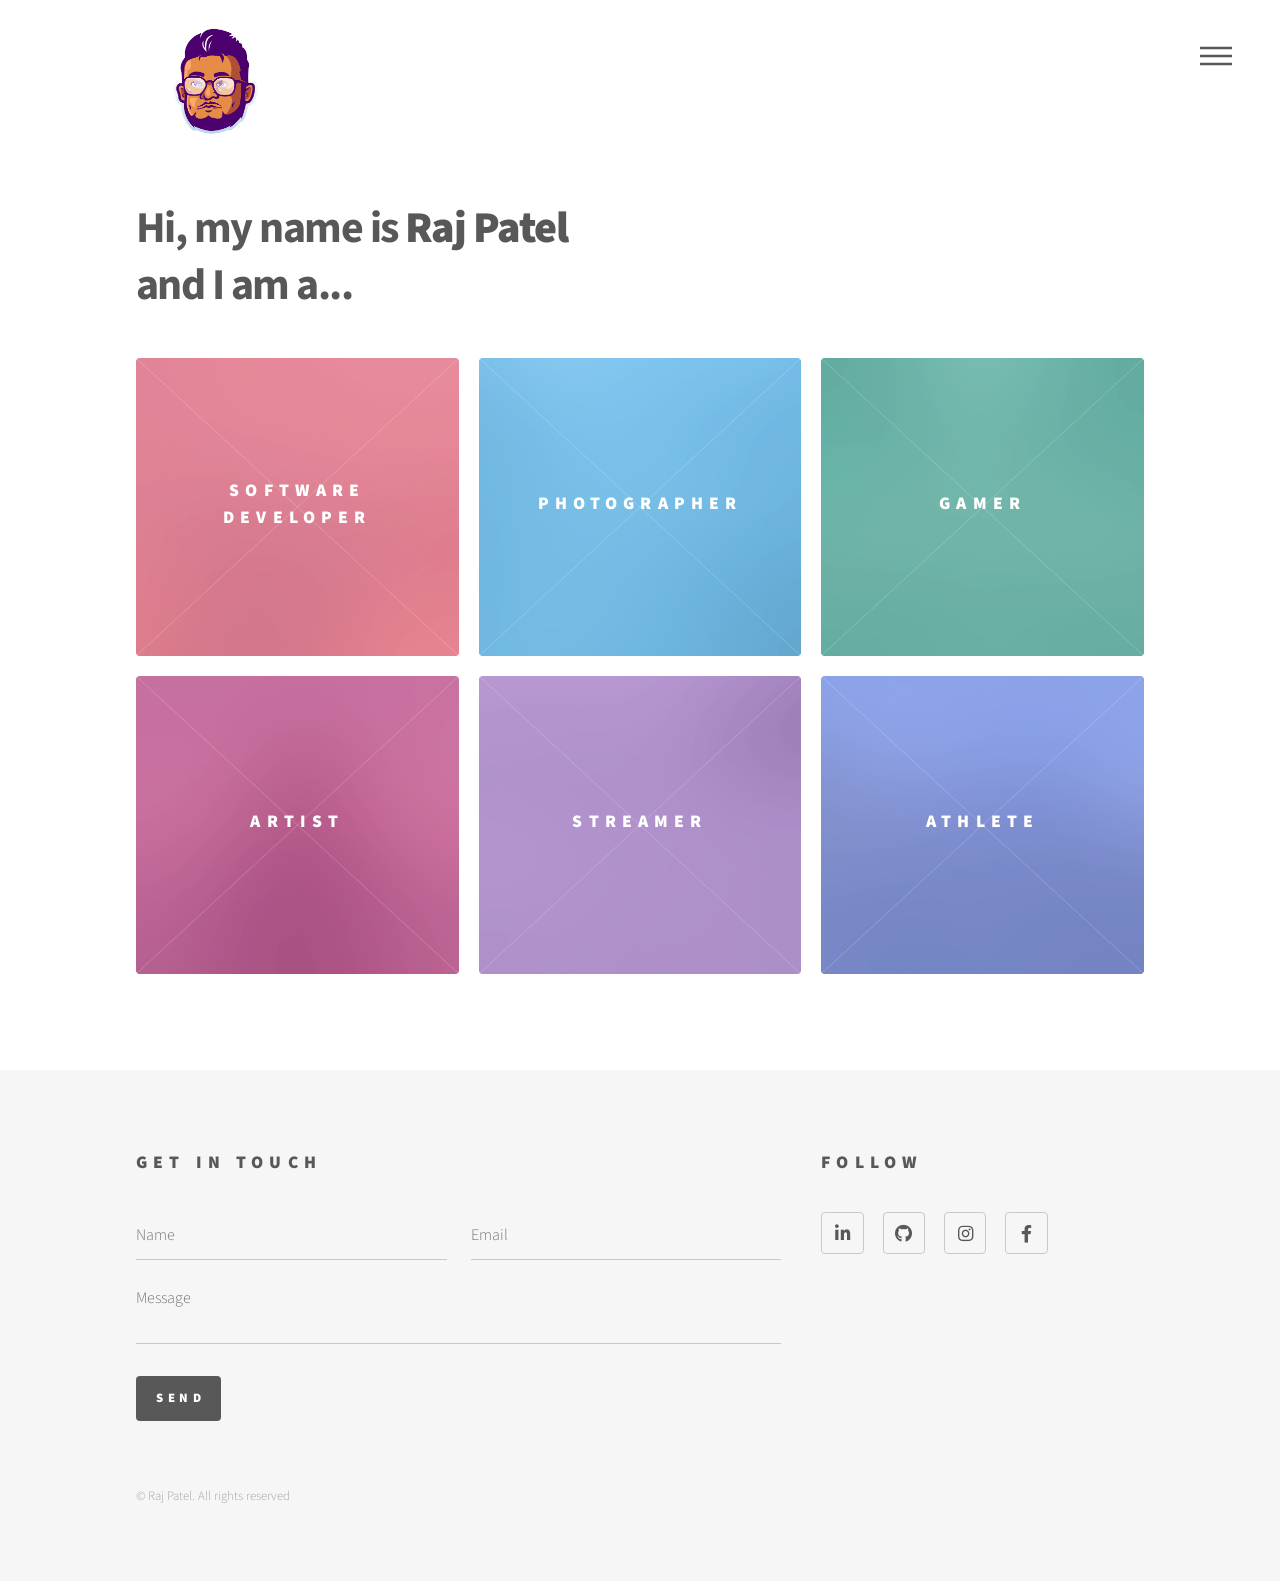
==== commit a61c0116: "Redesign photographer page as a hover-zoom photo grid gallery Replace the single-image slideshow on " ====
--- a/index.html
+++ b/index.html
@@ -35,10 +35,10 @@
         <h2>Menu</h2>
         <ul>
           <li><a href="index.html">Home</a></li>
-          <li><a href="maintainance.html">About</a></li>
+          <li><a href="about.html">About</a></li>
           <li><a href="/images/Resume.pdf" download>Resume</a></li>
-          <li><a href="maintainance.html">Hobbies</a></li>
-          <li><a href="maintainance.html">Contact</a></li>
+          <li><a href="maintenance.html">Hobbies</a></li>
+          <li><a href="maintenance.html">Contact</a></li>
         </ul>
       </nav>
 
@@ -157,13 +157,13 @@
             <h2>Follow</h2>
             <ul class="icons">
               <li>
-                <a href="#" class="icon brands style2 fa-twitter"
-                  ><span class="label">Twitter</span></a
+                <a href="#" class="icon brands style2 fa-linkedin-in"
+                  ><span class="label">LinkedIn</span></a
                 >
               </li>
               <li>
-                <a href="#" class="icon brands style2 fa-facebook-f"
-                  ><span class="label">Facebook</span></a
+                <a href="#" class="icon brands style2 fa-github"
+                  ><span class="label">GitHub</span></a
                 >
               </li>
               <li>
@@ -172,35 +172,14 @@
                 >
               </li>
               <li>
-                <a href="#" class="icon brands style2 fa-dribbble"
-                  ><span class="label">Dribbble</span></a
-                >
-              </li>
-              <li>
-                <a href="#" class="icon brands style2 fa-github"
-                  ><span class="label">GitHub</span></a
-                >
-              </li>
-              <li>
-                <a href="#" class="icon brands style2 fa-500px"
-                  ><span class="label">500px</span></a
-                >
-              </li>
-              <li>
-                <a href="#" class="icon solid style2 fa-phone"
-                  ><span class="label">Phone</span></a
-                >
-              </li>
-              <li>
-                <a href="#" class="icon solid style2 fa-envelope"
-                  ><span class="label">Email</span></a
+                <a href="#" class="icon brands style2 fa-facebook-f"
+                  ><span class="label">Facebook</span></a
                 >
               </li>
             </ul>
           </section>
           <ul class="copyright">
-            <li>&copy; Untitled. All rights reserved</li>
-            <li>Design: <a href="http://html5up.net">HTML5 UP</a></li>
+            <li>&copy; Raj Patel. All rights reserved</li>
           </ul>
         </div>
       </footer>
--- a/assets/css/main.css
+++ b/assets/css/main.css
@@ -3453,47 +3453,62 @@
 .games:hover img {
   filter: brightness(30%); /* Darkens the image */
 }
-.slideshow-container {
+.photo-grid {
+  display: grid;
+  grid-template-columns: repeat(4, 1fr);
+  gap: 2rem 1.5rem;
+  width: 90%;
+  margin: 2rem auto;
+}
+
+.photo-grid figure {
+  margin: 0;
+  text-align: center;
+}
+
+.photo-grid img {
+  display: block;
+  width: 100%;
+  height: 220px;
+  object-fit: cover;
+  border-radius: 10px;
+  cursor: pointer;
   position: relative;
-  text-align: center;
-
-  width: 100%;
-  margin: auto;
-  border: 2px solid #ddd;
-  border-radius: 10px;
-  padding: 10px;
-  background-color: white;
+  z-index: 1;
   box-shadow: 0 4px 8px rgba(0, 0, 0, 0.1);
-}
-
-#slideshow-image {
-  max-width: 70%;
-  max-height: 50%;
-  border-radius: 10px;
-  padding-top: 5%;
-}
-
-.slidecontrols {
-  margin-top: 10px;
-}
-
-#prev-btn {
-  margin-left: auto;
-}
-
-#next-btn {
-  margin-right: auto;
-}
-.slideshow-container {
-  width: 90%;
-  height: 80%;
-  overflow: hidden;
-}
-
-#slideshow-image {
-  width: 100%;
-  height: 100%;
-  object-fit: cover;
+  transition: transform 0.3s ease, box-shadow 0.3s ease;
+}
+
+.photo-grid img:hover {
+  transform: scale(2);
+  z-index: 10;
+  box-shadow: 0 12px 30px rgba(0, 0, 0, 0.35);
+}
+
+.photo-grid figcaption {
+  margin-top: 0.5rem;
+  font-style: italic;
+  font-size: 0.85rem;
+}
+
+@media screen and (max-width: 980px) {
+  .photo-grid {
+    grid-template-columns: repeat(2, 1fr);
+  }
+
+  .photo-grid img:hover {
+    transform: scale(1.4);
+  }
+}
+
+@media screen and (max-width: 480px) {
+  .photo-grid {
+    grid-template-columns: 1fr;
+  }
+
+  .photo-grid img:hover {
+    transform: scale(1.1);
+  }
 }
 
 #slide {
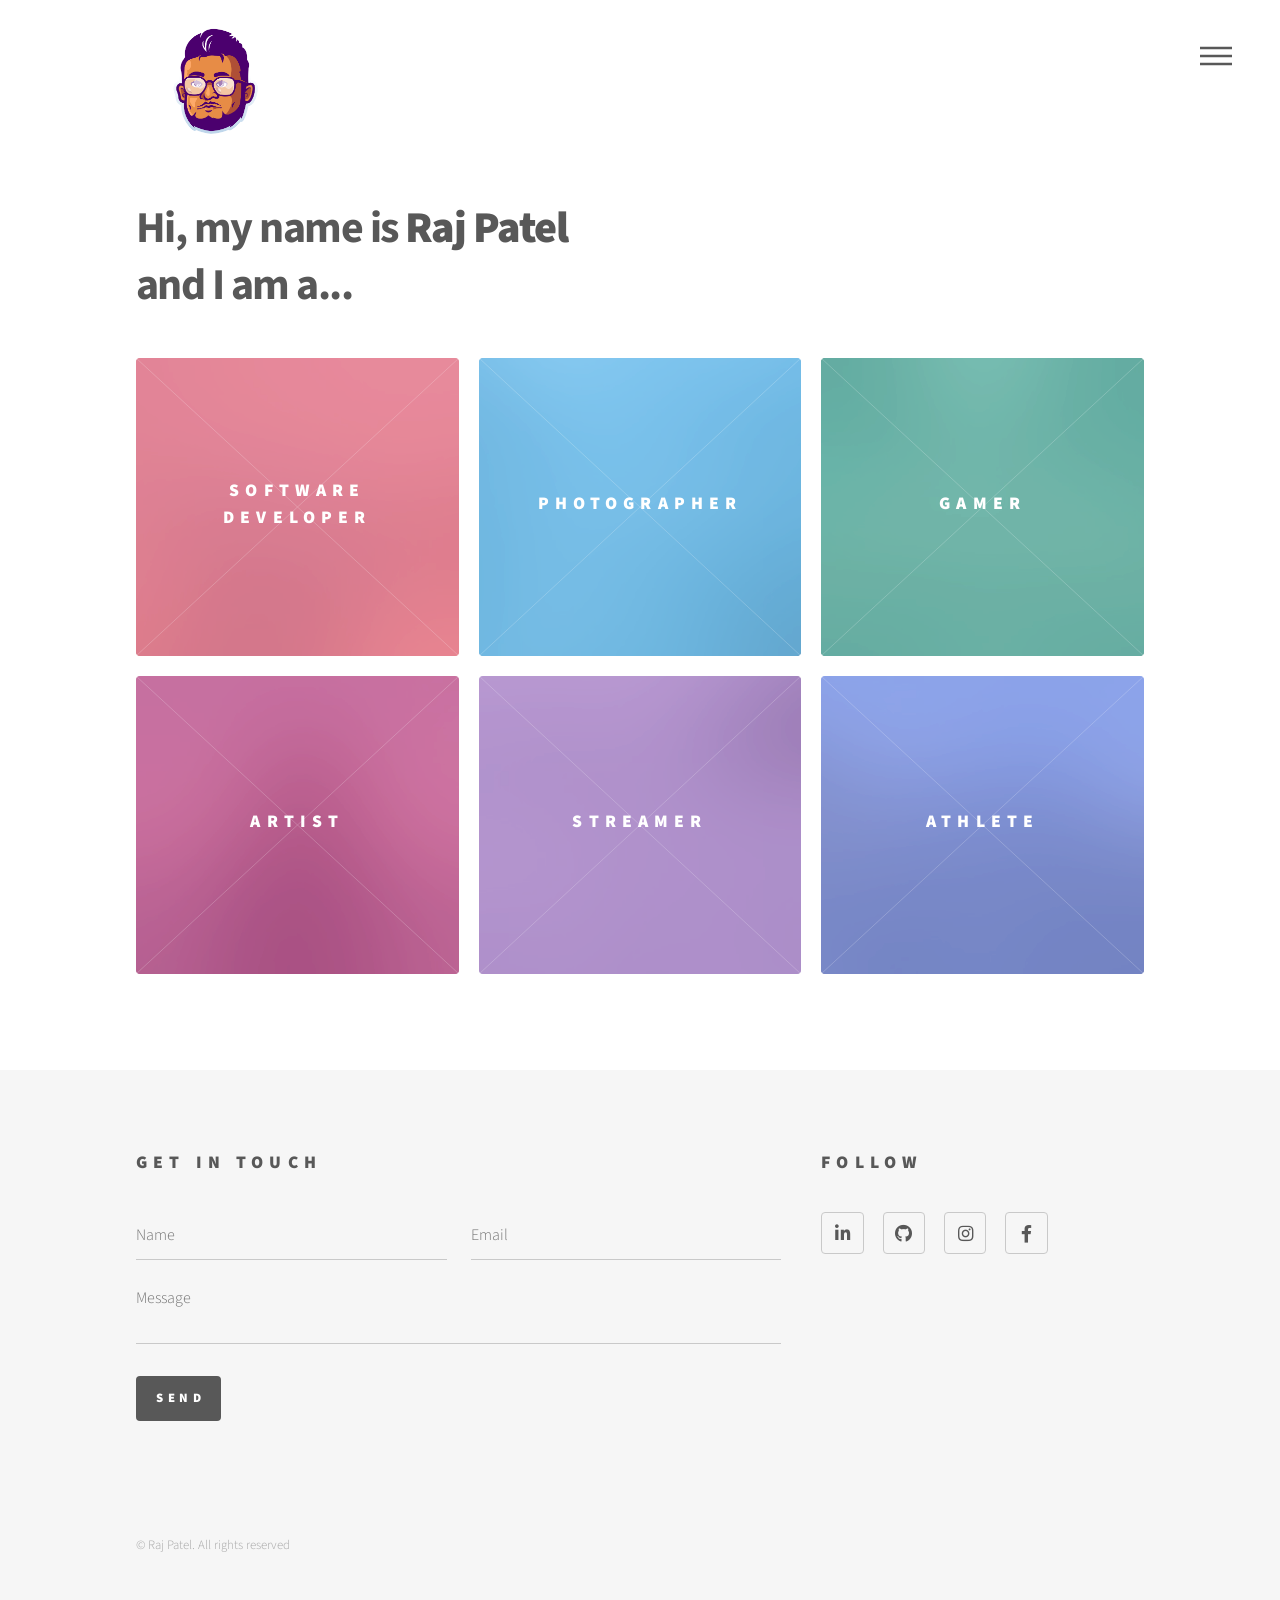
==== commit 802582bf: "Show inline confirmation on contact form submit, stay on page Submitting previously redirected off-s" ====
--- a/index.html
+++ b/index.html
@@ -36,7 +36,7 @@
         <ul>
           <li><a href="index.html">Home</a></li>
           <li><a href="about.html">About</a></li>
-          <li><a href="/images/Resume.pdf" download>Resume</a></li>
+          <li><a href="/Portfolio-Website/images/Resume.pdf" download>Resume</a></li>
           <li><a href="maintenance.html">Hobbies</a></li>
           <li><a href="maintenance.html">Contact</a></li>
         </ul>
@@ -127,7 +127,7 @@
         <div class="inner">
           <section>
             <h2>Get in touch</h2>
-            <form method="post" action="#">
+            <form method="post" action="https://formspree.io/f/xjyvyyel">
               <div class="fields">
                 <div class="field half">
                   <input type="text" name="name" id="name" placeholder="Name" />
@@ -151,6 +151,7 @@
               <ul class="actions">
                 <li><input type="submit" value="Send" class="primary" /></li>
               </ul>
+              <p class="form-status" role="status" aria-live="polite"></p>
             </form>
           </section>
           <section>
--- a/assets/css/main.css
+++ b/assets/css/main.css
@@ -2934,7 +2934,7 @@
 }
 
 #header .logo {
-  display: block;
+  display: inline-flex;
   border-bottom: 0;
   color: inherit;
   font-weight: 900;
@@ -2942,7 +2942,6 @@
   margin: 0 0 2.5em 0;
   text-decoration: none;
   text-transform: uppercase;
-  display: flex;
 }
 
 #header .logo > * {
@@ -3517,3 +3516,17 @@
   text-align: center;
   content: center;
 }
+
+.form-status {
+  margin-top: 1em;
+  font-size: 0.9rem;
+  min-height: 1.2em;
+}
+
+.form-status.success {
+  color: #2e8b57;
+}
+
+.form-status.error {
+  color: #c0392b;
+}
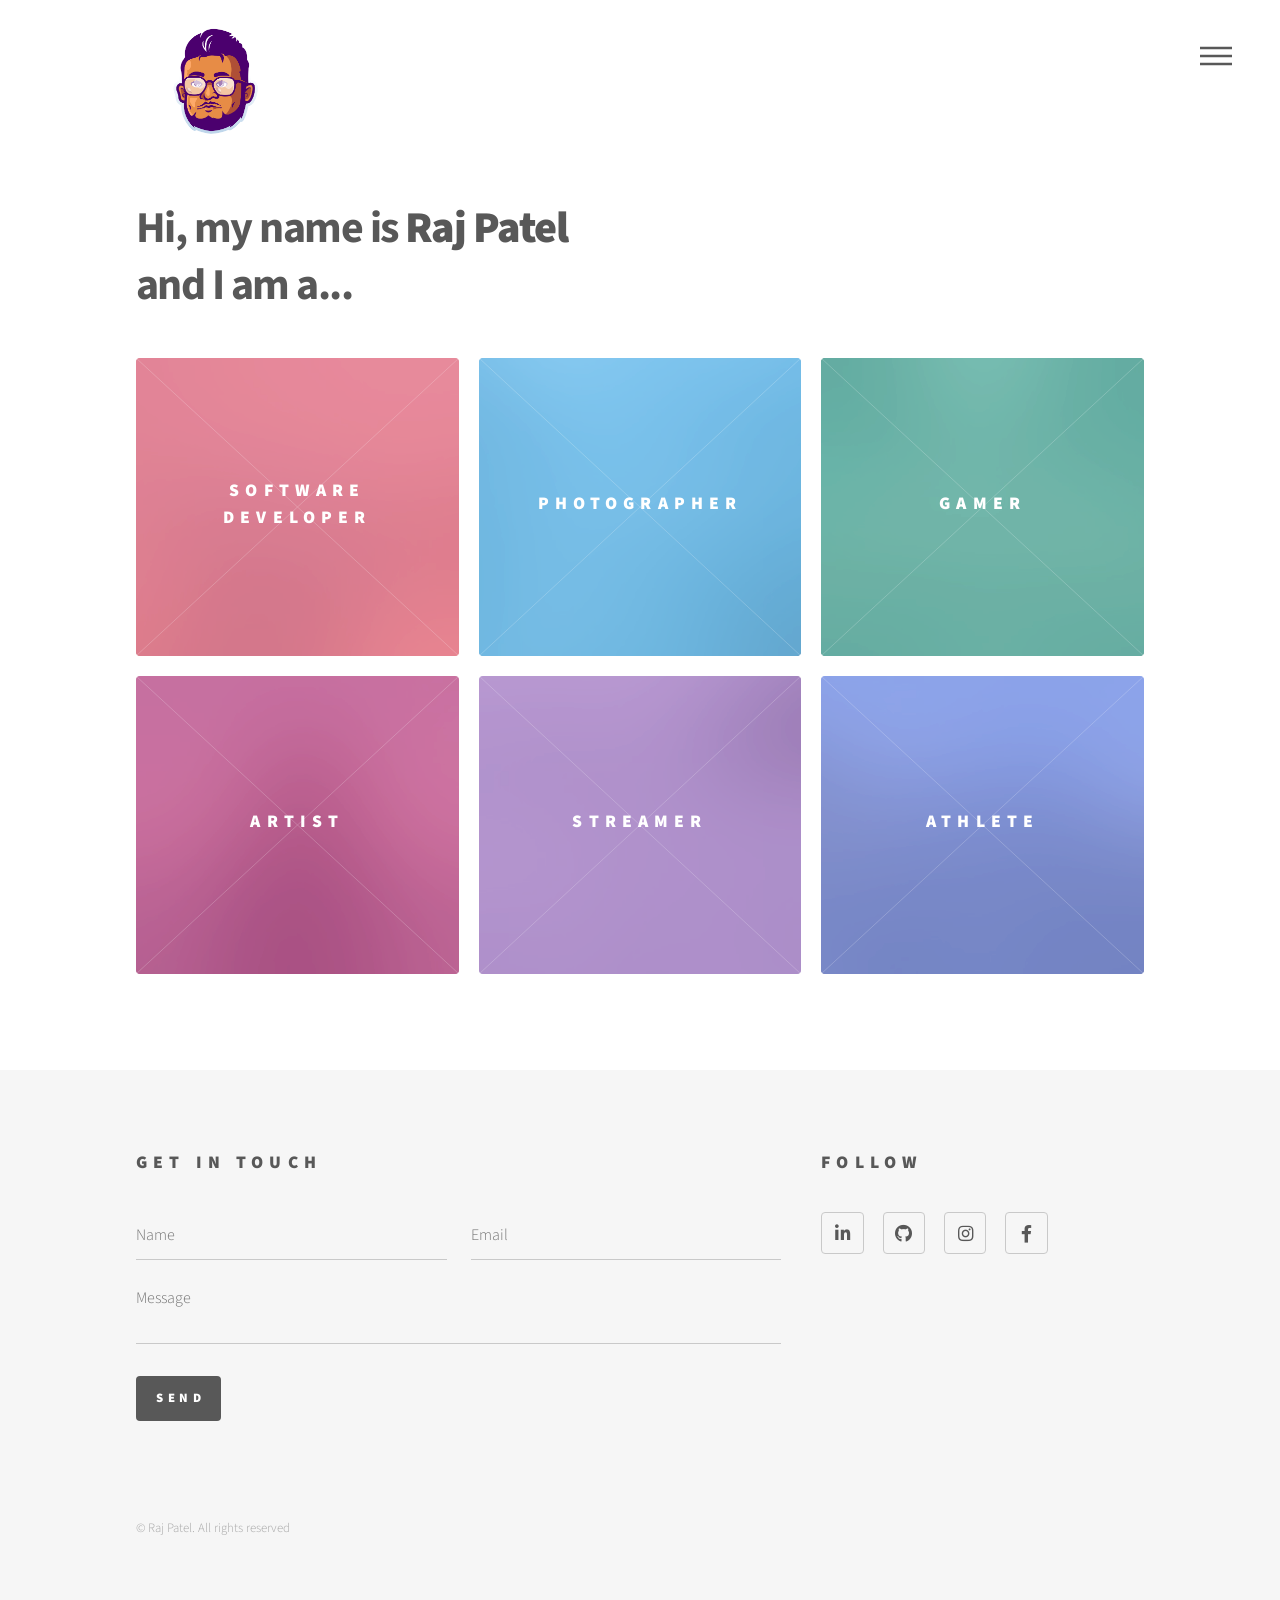
==== commit 38666eb2: "Replace form with inline confirmation card; update nav, About page, and resume - Contact form: on su" ====
--- a/index.html
+++ b/index.html
@@ -37,7 +37,6 @@
           <li><a href="index.html">Home</a></li>
           <li><a href="about.html">About</a></li>
           <li><a href="/Portfolio-Website/images/Resume.pdf" download>Resume</a></li>
-          <li><a href="maintenance.html">Hobbies</a></li>
           <li><a href="maintenance.html">Contact</a></li>
         </ul>
       </nav>
@@ -151,7 +150,7 @@
               <ul class="actions">
                 <li><input type="submit" value="Send" class="primary" /></li>
               </ul>
-              <p class="form-status" role="status" aria-live="polite"></p>
+              <p class="form-status" role="status" aria-live="polite" hidden></p>
             </form>
           </section>
           <section>
--- a/assets/css/main.css
+++ b/assets/css/main.css
@@ -3520,13 +3520,37 @@
 .form-status {
   margin-top: 1em;
   font-size: 0.9rem;
-  min-height: 1.2em;
-}
-
-.form-status.success {
-  color: #2e8b57;
 }
 
 .form-status.error {
   color: #c0392b;
 }
+
+.form-status.success {
+  display: flex;
+  align-items: center;
+  justify-content: center;
+  gap: 0.6em;
+  margin: 0;
+  padding: 2.5em 1.5em;
+  border: 2px solid #2e8b57;
+  border-radius: 6px;
+  background: rgba(46, 139, 87, 0.08);
+  color: #2e8b57;
+  font-size: 1.25rem;
+  font-weight: 700;
+  text-align: center;
+}
+
+.form-status.success::before {
+  content: "\2713";
+  display: inline-flex;
+  align-items: center;
+  justify-content: center;
+  width: 1.6em;
+  height: 1.6em;
+  border-radius: 50%;
+  background: #2e8b57;
+  color: #fff;
+  font-size: 1rem;
+}
